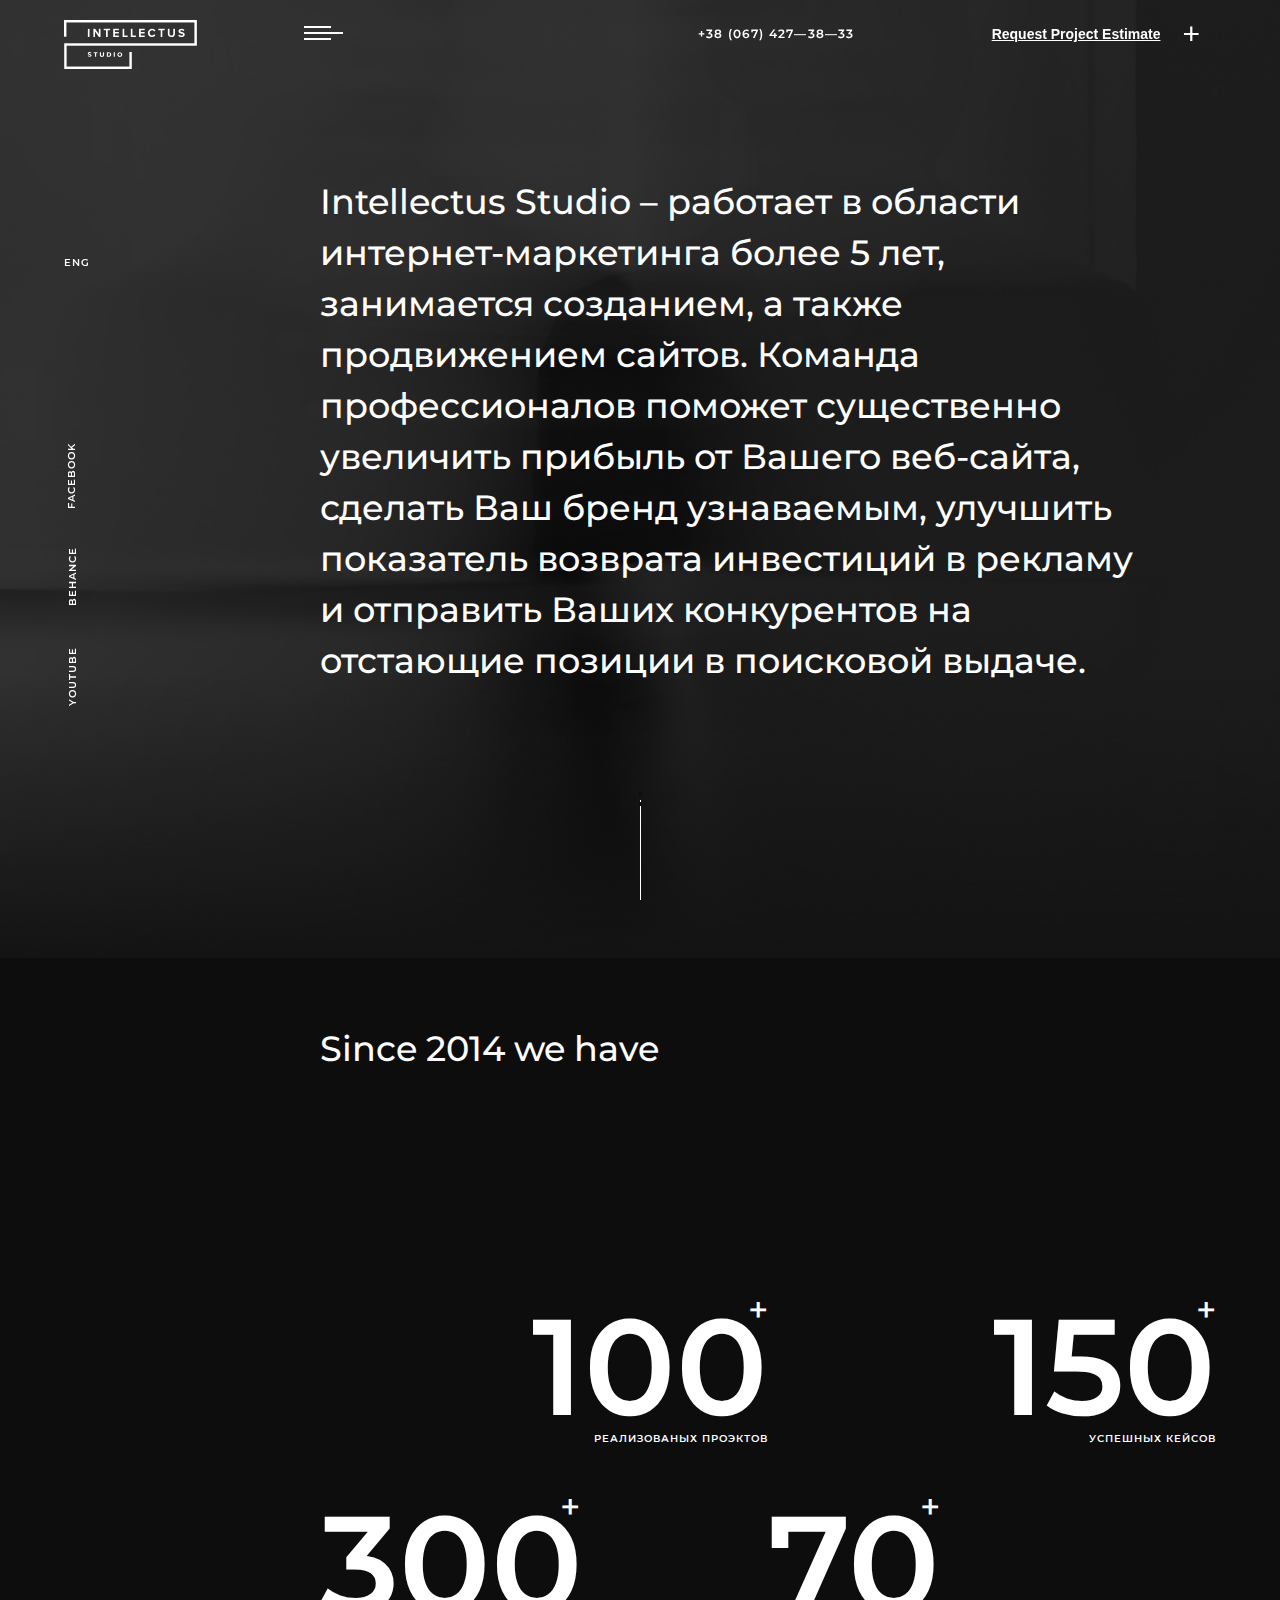
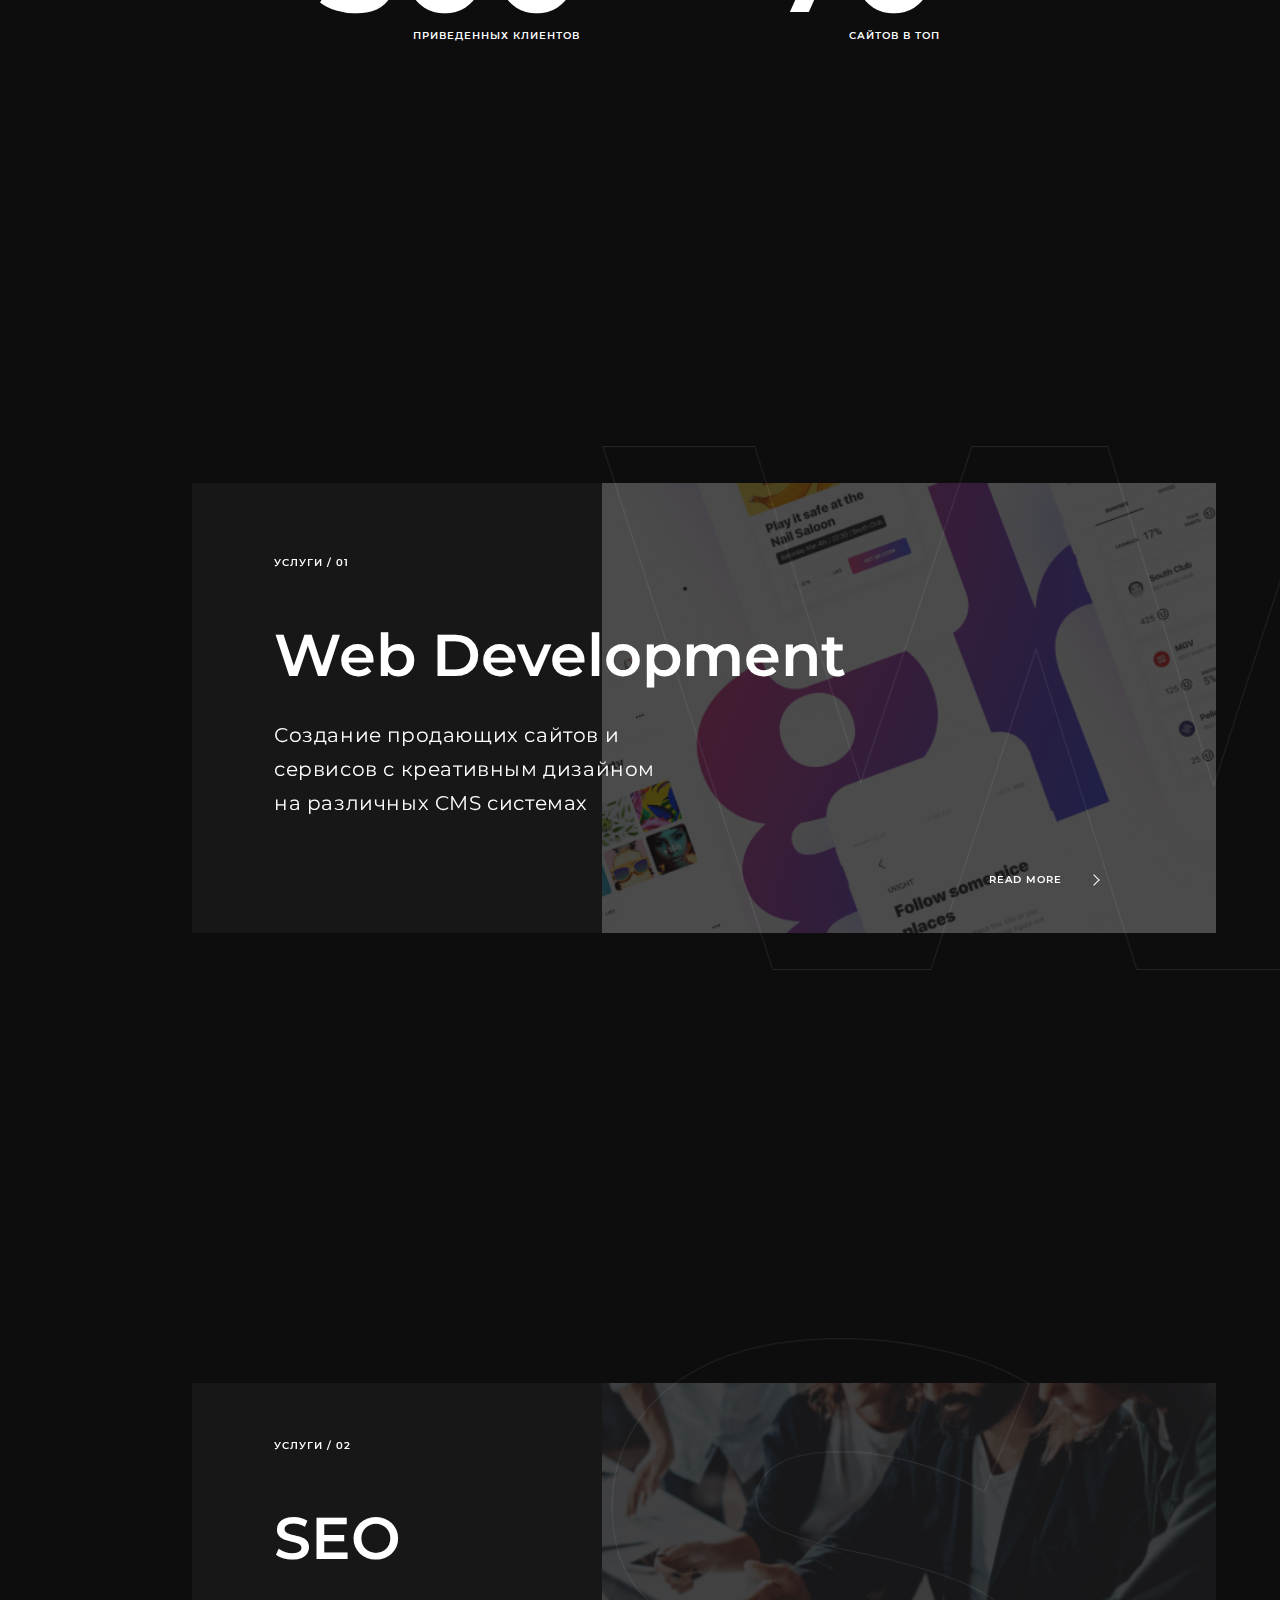
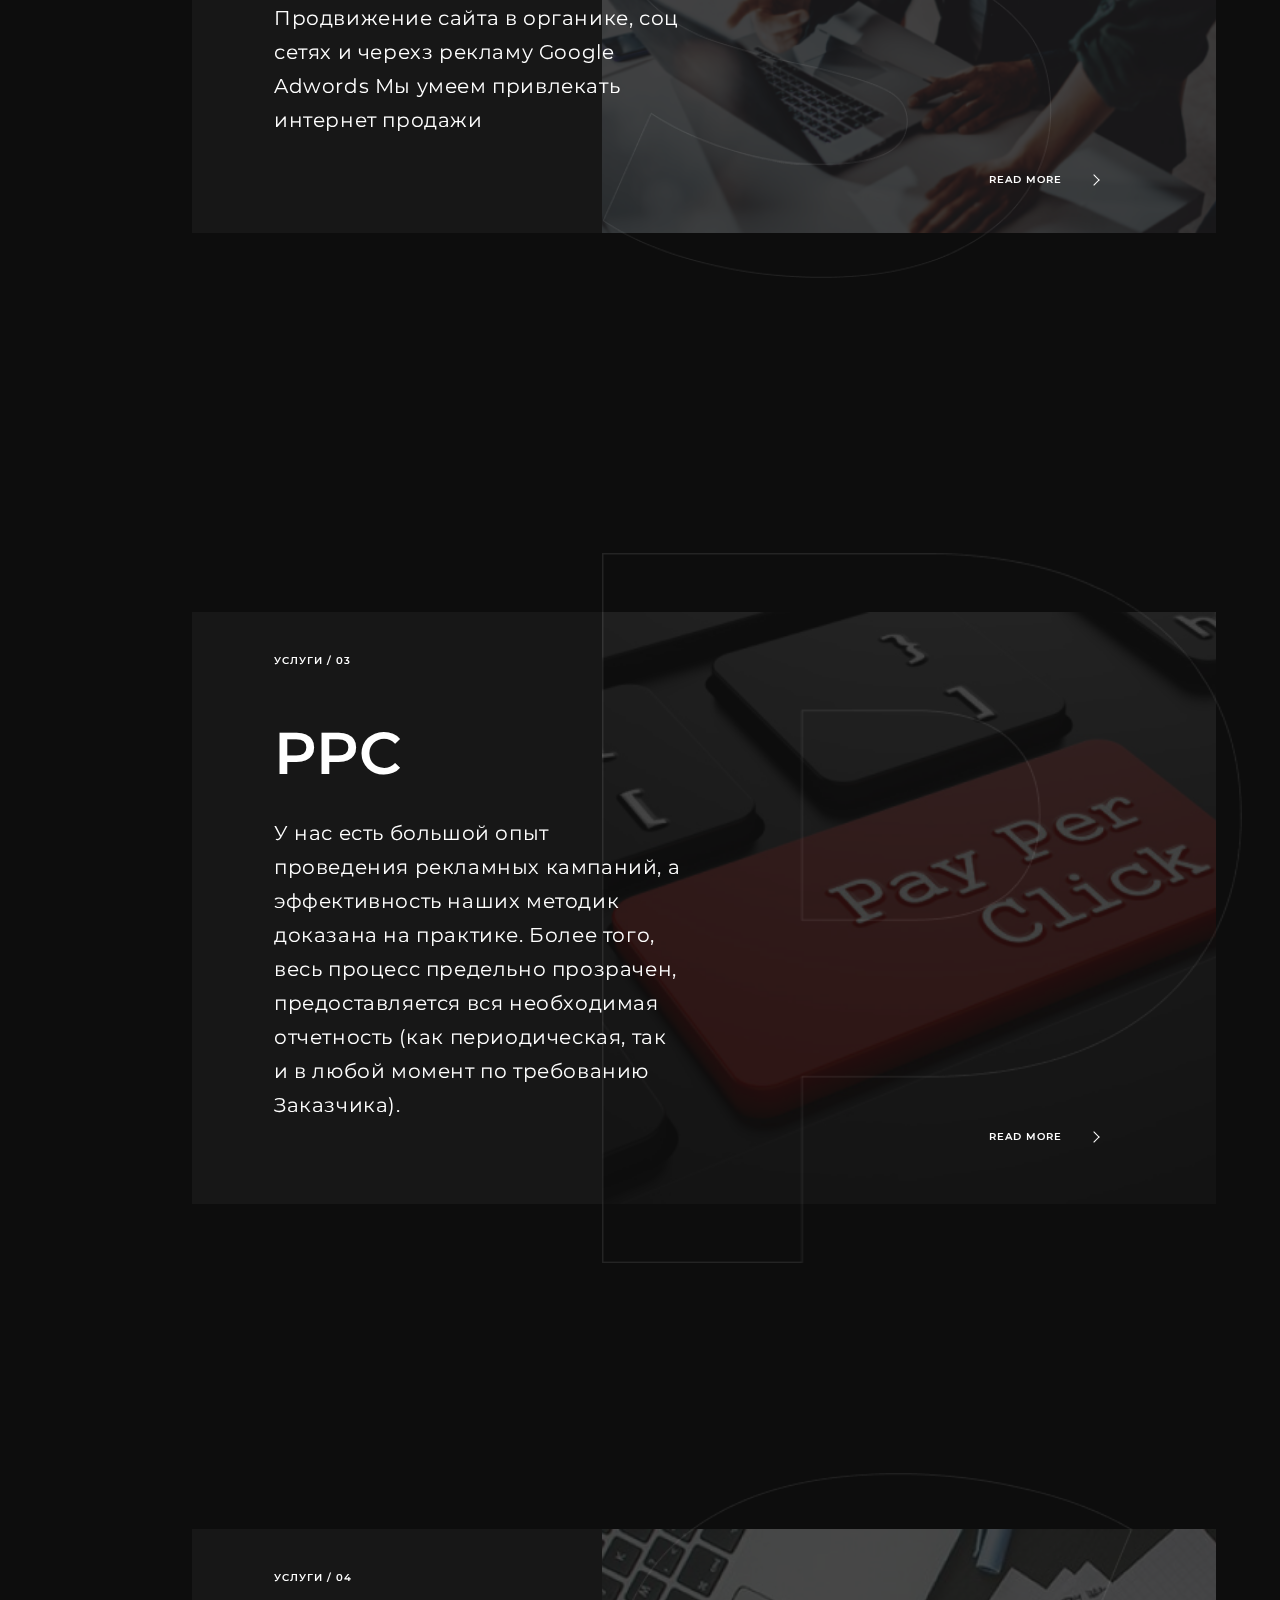
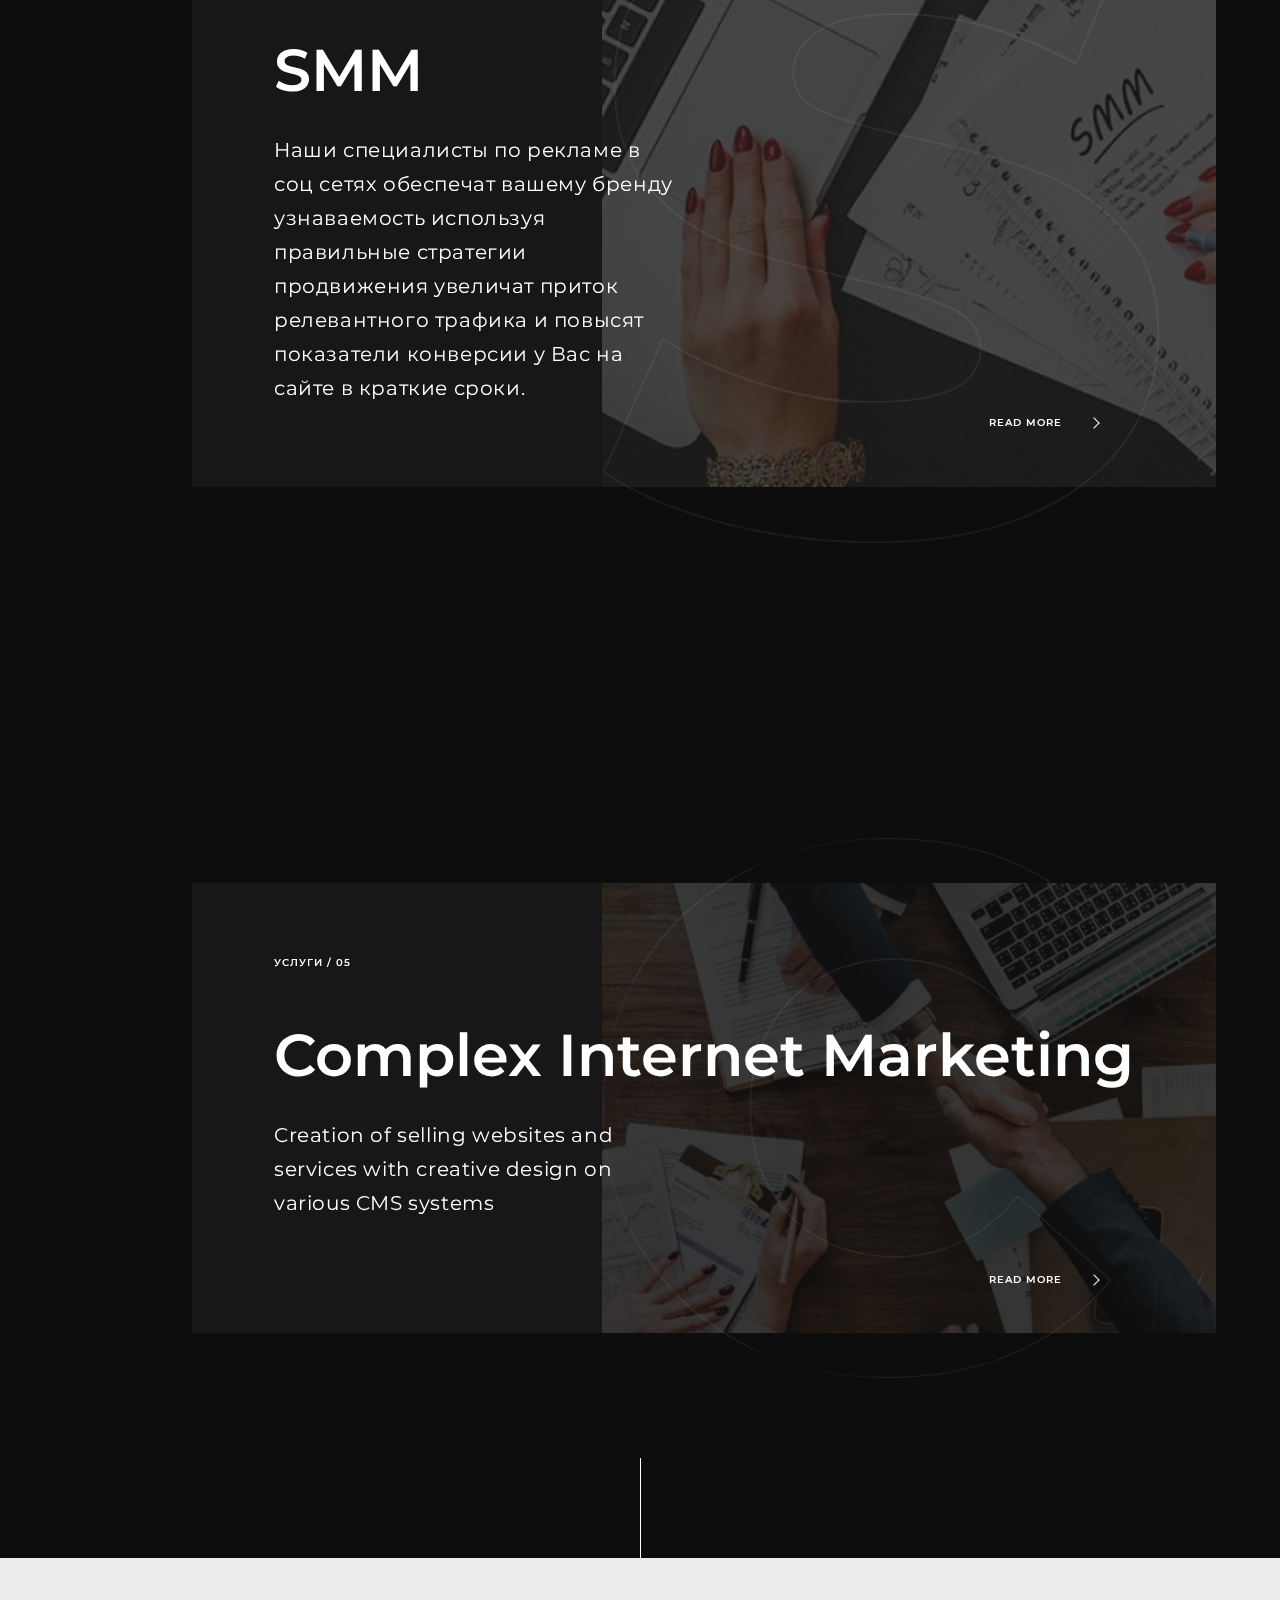
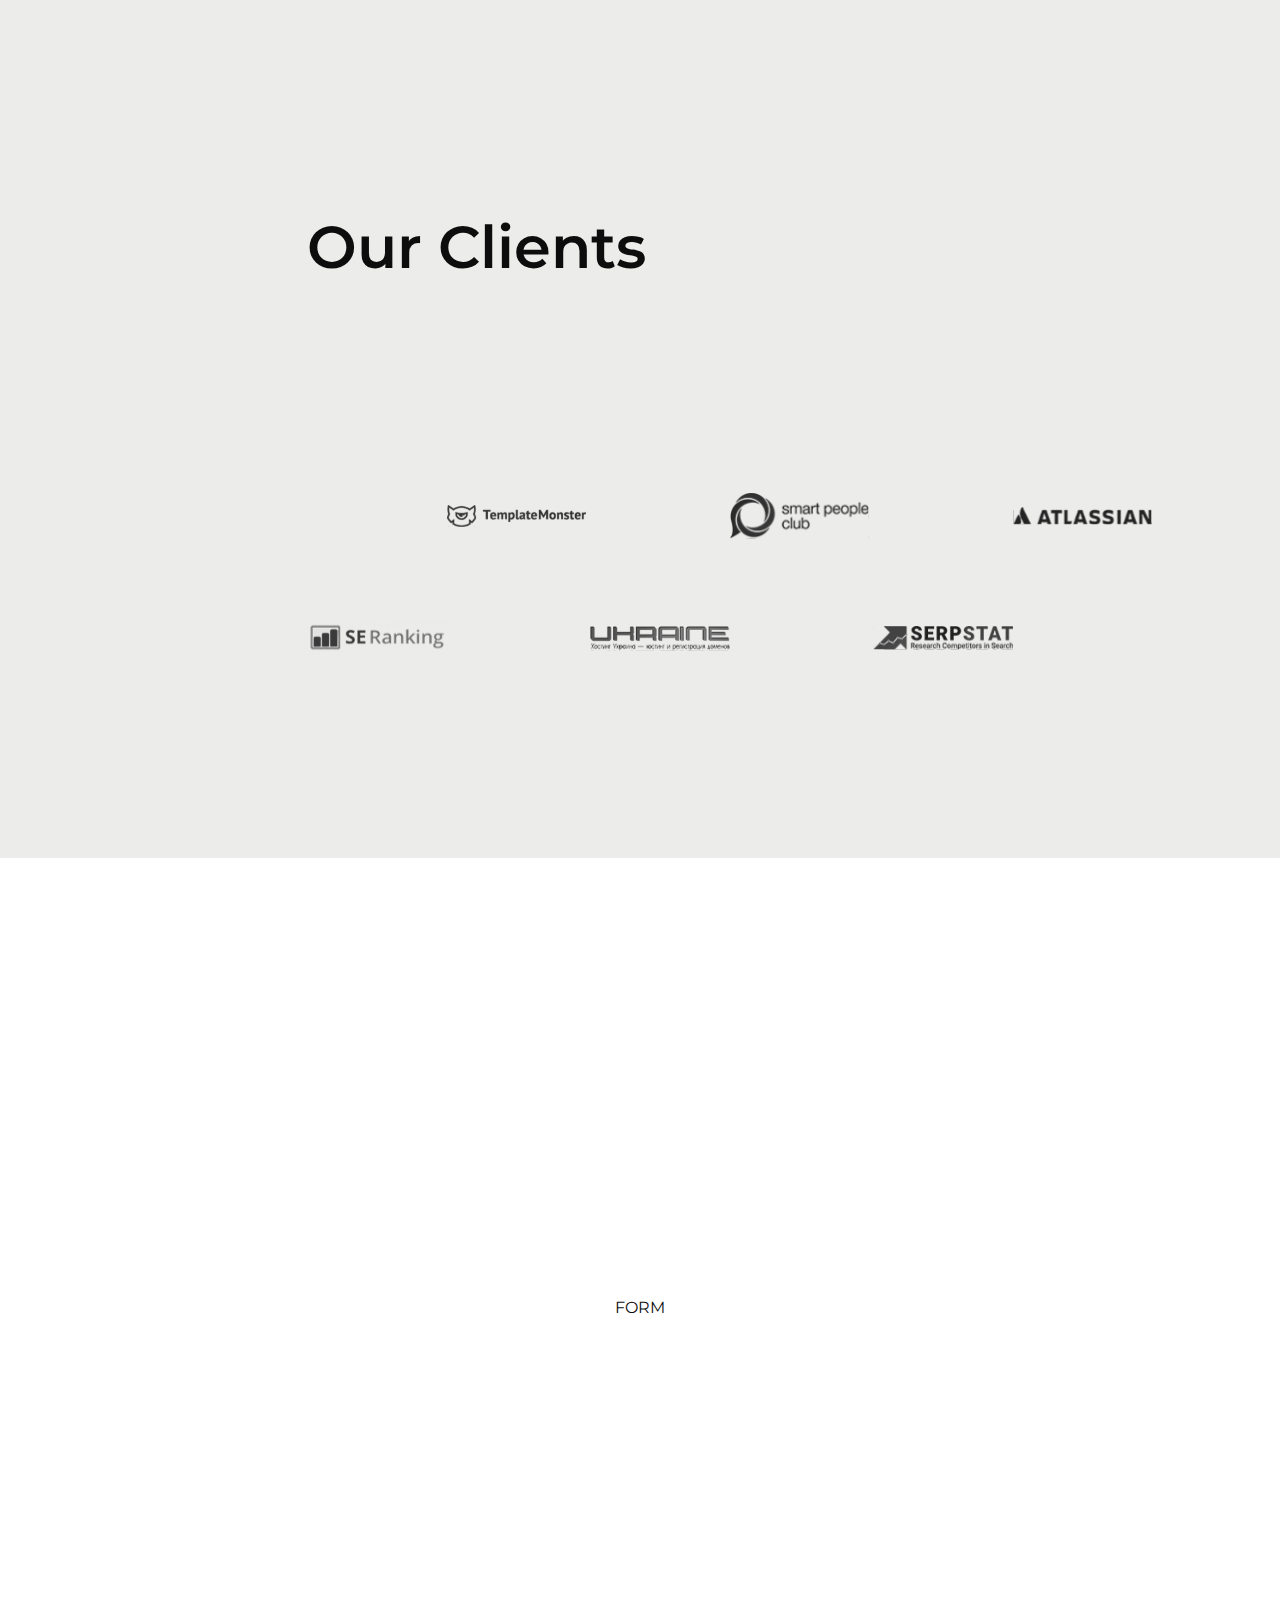
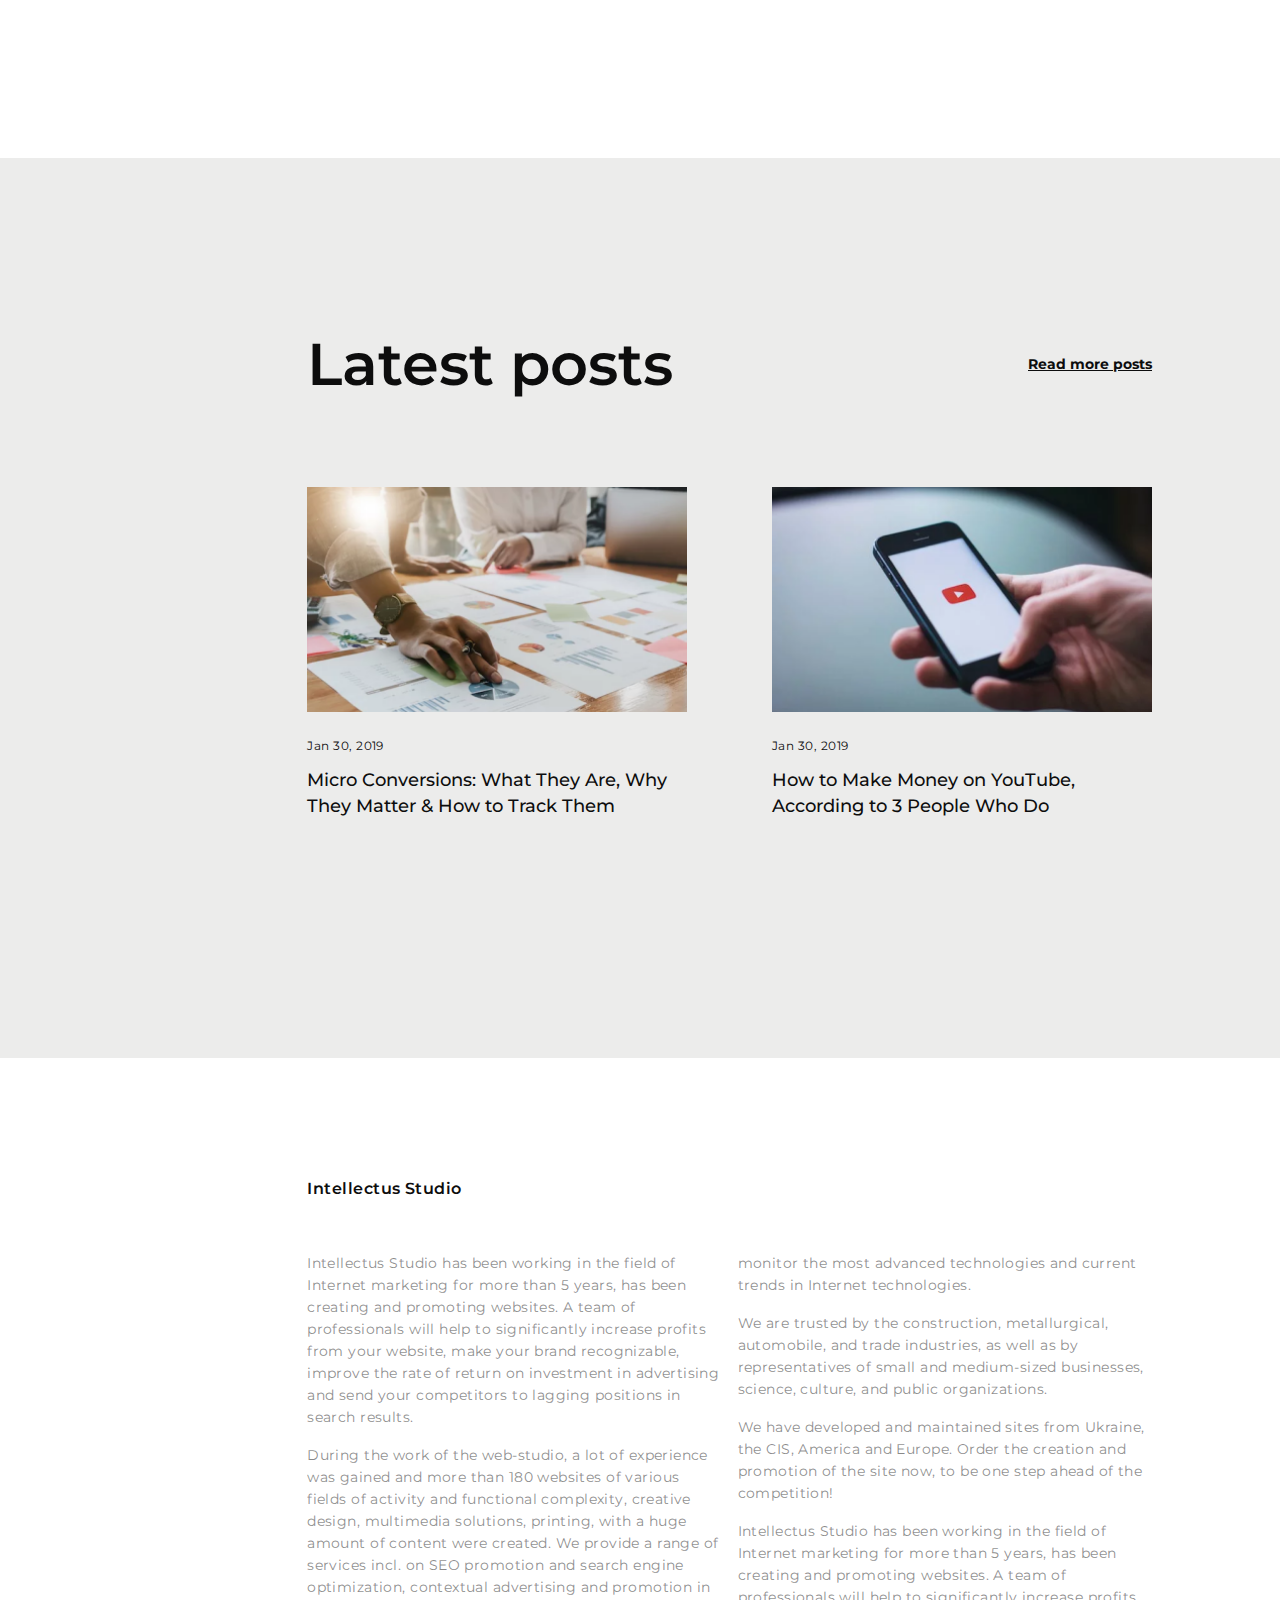
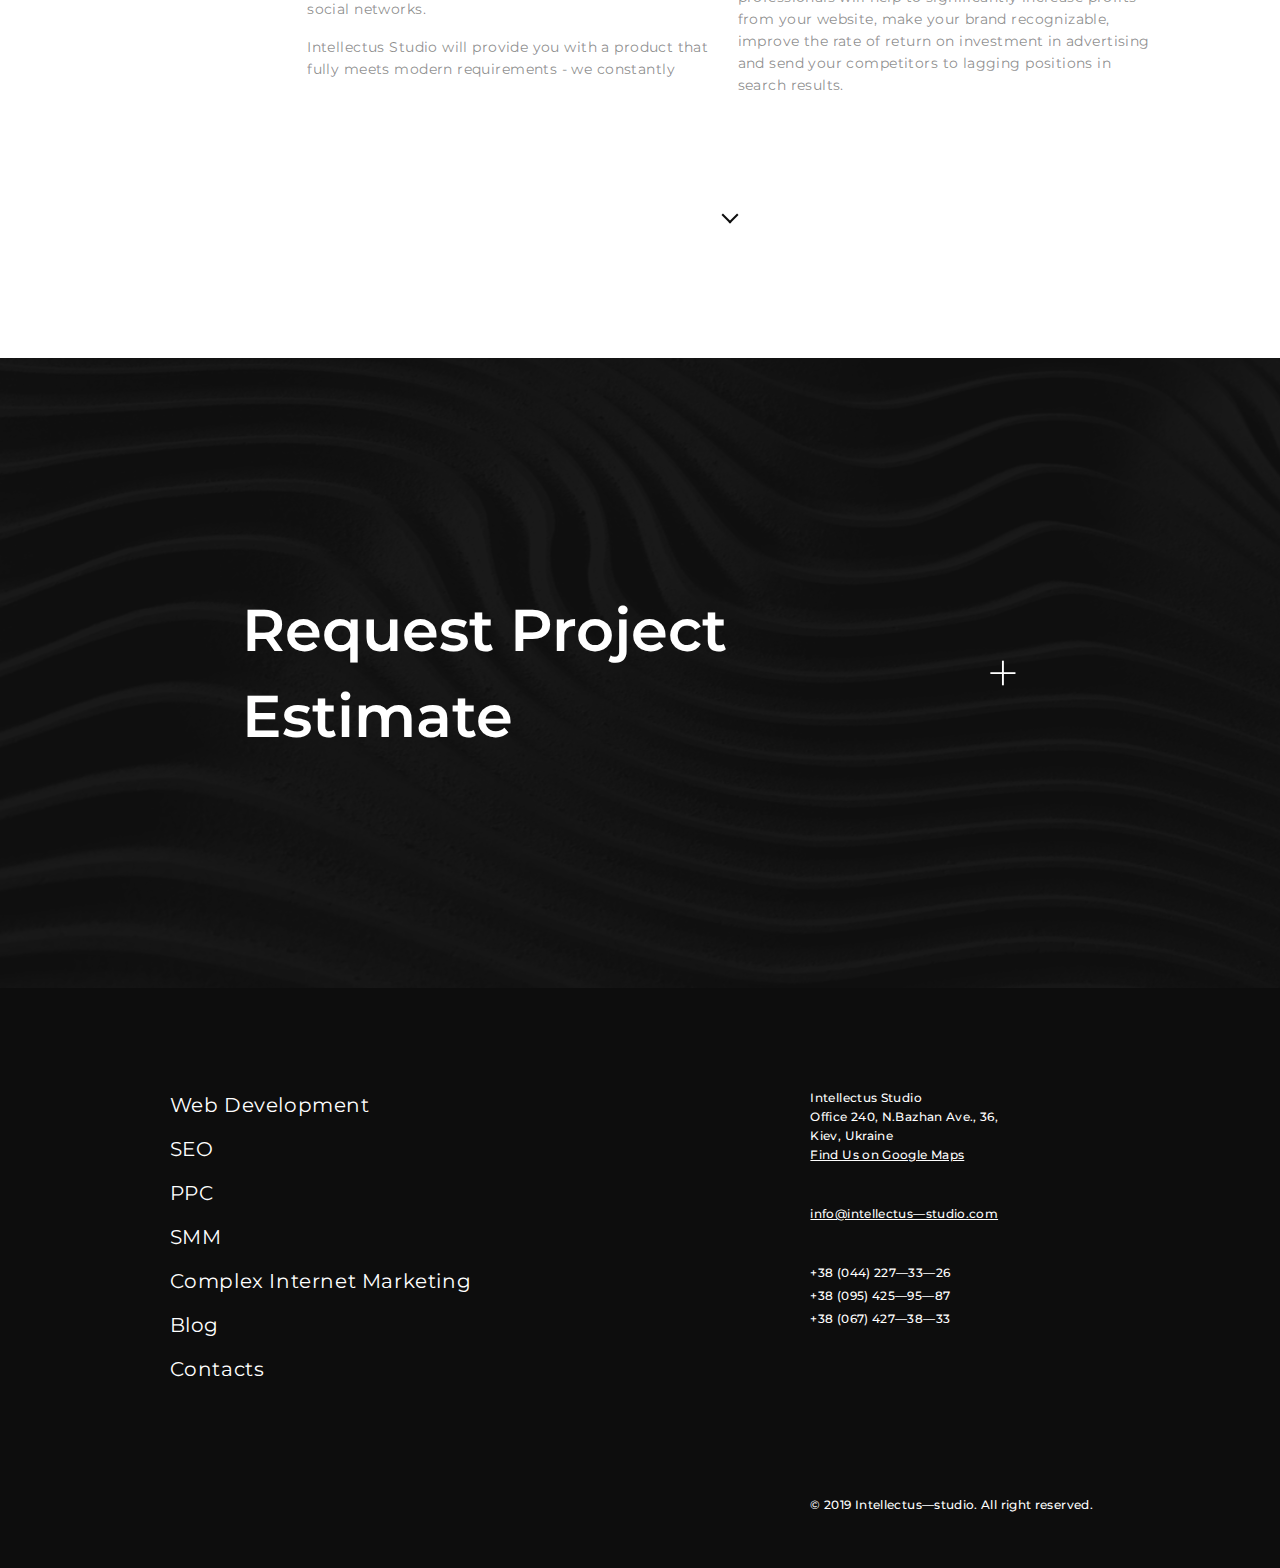
==== index_front.html @ 00317098 "5.1" ====
<!doctype html>
<html lang="en">
<head>
    <meta charset="UTF-8">
    <meta name="viewport"
          content="width=device-width, user-scalable=no, initial-scale=1.0, maximum-scale=1.0, minimum-scale=1.0">
    <meta http-equiv="X-UA-Compatible" content="ie=edge">
    <link rel="stylesheet" href="css/main.css">
    <title>Document</title>
</head>
<body>

<div class="request_pop">
    <div class="request_header_fix">
        <div class="header-wrapper">
            <div class="header-wrapper_left">
                <div class="main-logo">
                    <a href="#!">
                        <svg xmlns="http://www.w3.org/2000/svg" width="133" height="49" viewBox="0 0 133 49"
                             fill="none">
                            <path d="M23.8438 8.8613H25.5656V16.8966H23.8438V8.8613Z" fill="#0D0D0D"/>
                            <path d="M31.068 11.4897V16.8966H29.3462V8.8613H31.1055L34.8112 14.0805V8.8613H36.533V16.8966H34.886L31.068 11.4897Z"
                                  fill="#0D0D0D"/>
                            <path d="M42.0354 10.3632H39.6773V8.8613H46.078V10.3632H43.7573V16.8966H42.0354V10.3632Z"
                                  fill="#0D0D0D"/>
                            <path d="M49.1848 8.8613H54.8744V10.3257H50.9067V12.0904H54.7995V13.5548H50.9067V15.4322H54.8744V16.8966H49.1848V8.8613Z"
                                  fill="#0D0D0D"/>
                            <path d="M58.5427 8.8613H60.2645V15.3946H63.6708V16.8966H58.5801V8.8613H58.5427Z"
                                  fill="#0D0D0D"/>
                            <path d="M66.7776 8.8613H68.4994V15.3946H71.9057V16.8966H66.815V8.8613H66.7776Z"
                                  fill="#0D0D0D"/>
                            <path d="M75.0499 8.8613H80.7395V10.3257H76.7717V12.0904H80.6646V13.5548H76.7717V15.4322H80.7395V16.8966H75.0499V8.8613Z"
                                  fill="#0D0D0D"/>
                            <path d="M83.8837 12.8789C83.8837 10.4008 85.7553 8.71111 88.076 8.71111C89.9102 8.71111 90.9208 9.68736 91.4823 10.6636L90.0224 11.377C89.6856 10.7387 88.9744 10.213 88.076 10.213C86.6911 10.213 85.643 11.3395 85.643 12.8414C85.643 14.3433 86.6911 15.4697 88.076 15.4697C88.9744 15.4697 89.6856 14.9816 90.0224 14.3057L91.4823 15.0192C90.9208 16.0329 89.9102 17.0092 88.076 17.0092C85.7178 17.0467 83.8837 15.3571 83.8837 12.8789Z"
                                  fill="#0D0D0D"/>
                            <path d="M96.6478 10.3632H94.2896V8.8613H100.69V10.3632H98.3696V16.8966H96.6478V10.3632Z"
                                  fill="#0D0D0D"/>
                            <path d="M103.835 8.8613H105.556V13.6299C105.556 14.7563 106.155 15.5073 107.428 15.5073C108.663 15.5073 109.262 14.7188 109.262 13.6299V8.8613H110.984V13.6674C110.984 15.6575 109.861 17.0467 107.428 17.0467C104.995 17.0467 103.835 15.6575 103.835 13.705V8.8613Z"
                                  fill="#0D0D0D"/>
                            <path d="M115.101 14.4559C115.663 15.0567 116.561 15.5448 117.647 15.5448C118.583 15.5448 119.032 15.0943 119.032 14.6437C119.032 14.0429 118.321 13.8176 117.422 13.6299C116.112 13.3295 114.428 12.954 114.428 11.1893C114.428 9.83755 115.588 8.74866 117.46 8.74866C118.732 8.74866 119.78 9.12414 120.566 9.8751L119.631 11.1142C118.994 10.5134 118.133 10.2506 117.347 10.2506C116.561 10.2506 116.187 10.5885 116.187 11.0766C116.187 11.6023 116.861 11.79 117.797 12.0153C119.107 12.3157 120.791 12.7287 120.791 14.4935C120.791 15.9579 119.743 17.0843 117.572 17.0843C116.037 17.0843 114.914 16.5586 114.166 15.8077L115.101 14.4559Z"
                                  fill="#0D0D0D"/>
                            <path d="M24.2555 35.295C24.5924 35.6329 25.079 35.8958 25.7154 35.8958C26.1271 35.8958 26.3891 35.708 26.3891 35.4828C26.3891 35.2199 26.0897 35.1073 25.6031 34.9946C24.8544 34.8444 23.7689 34.6567 23.7689 33.5678C23.7689 32.7793 24.4427 32.1034 25.6031 32.1034C26.3517 32.1034 26.988 32.3287 27.4746 32.7418L26.8383 33.6054C26.464 33.2674 25.9399 33.1172 25.5282 33.1172C25.1164 33.1172 24.9667 33.2674 24.9667 33.4927C24.9667 33.718 25.2662 33.8307 25.7528 33.9057C26.5014 34.0559 27.5495 34.2812 27.5495 35.3326C27.5495 36.2713 26.8757 36.872 25.6405 36.872C24.7047 36.872 24.0684 36.5716 23.5818 36.1211L24.2555 35.295Z"
                                  fill="#0D0D0D"/>
                            <path d="M30.9932 33.2299H29.7205V32.1785H33.5011V33.2299H32.191V36.7969H30.9932V33.2299Z"
                                  fill="#0D0D0D"/>
                            <path d="M35.8218 32.2161H37.0196V34.9195C37.0196 35.4828 37.3191 35.8582 37.9554 35.8582C38.5917 35.8582 38.8912 35.4452 38.8912 34.9195V32.2161H40.089V34.9571C40.089 36.1211 39.4152 36.9096 37.9554 36.9096C36.4582 36.9096 35.8218 36.0835 35.8218 34.9571V32.2161Z"
                                  fill="#0D0D0D"/>
                            <path d="M42.7841 32.2161H44.7305C46.1903 32.2161 47.2384 33.0797 47.2384 34.5065C47.2384 35.9333 46.1903 36.8345 44.7679 36.8345H42.8215V32.2161H42.7841ZM44.7305 35.7831C45.554 35.7831 46.0032 35.1824 46.0032 34.5065C46.0032 33.7931 45.5914 33.2299 44.7305 33.2299H43.9819V35.7831H44.7305Z"
                                  fill="#0D0D0D"/>
                            <path d="M49.7089 32.2161H50.9067V36.8345H49.7089V32.2161Z" fill="#0D0D0D"/>
                            <path d="M55.8102 32.141C57.2326 32.141 58.2806 33.1172 58.2806 34.5441C58.2806 35.9709 57.2326 36.9471 55.8102 36.9471C54.3878 36.9471 53.3397 35.9709 53.3397 34.5441C53.3397 33.1172 54.4252 32.141 55.8102 32.141ZM55.8102 33.1923C55.0241 33.1923 54.5375 33.7931 54.5375 34.5441C54.5375 35.295 55.0241 35.8958 55.8102 35.8958C56.5588 35.8958 57.0454 35.295 57.0454 34.5441C57.0828 33.7556 56.5962 33.1923 55.8102 33.1923Z"
                                  fill="#0D0D0D"/>
                            <path d="M67.8256 49H0.187157V23.2421H130.373V2.47816H2.47047V16.7464H0V0H132.881V25.7203H2.65763V46.5218H65.3552V32.1034H67.8256V49Z"
                                  fill="#0D0D0D"/>
                        </svg>
                    </a>
                </div>
                <div class="btn-box">
                    <button id="btn2">
                        <span></span>
                        <span></span>
                        <span></span>
                    </button>
                </div>
            </div>
            <div class="header-wrapper_right">
                <div class="tel">
                    <a href="tel:+380674273833">+38 (067) 427—38—33</a>
                </div>
                <div class="request">
                    <button id="requestHide">
                        <span>Request Project Estimate</span>
                        <span>+</span>
                    </button>
                </div>
            </div>
            <div class="left_wrapper">
                <div class="leng_wrapper">
                    <ul class="leng-link">
                        <li><a href="#"><span>ENG</span></a></li>
                        <li><a href="#" class="hide"><span>RU</span></a></li>
                    </ul>
                </div>
                <div class="social_wrapper">
                    <ul class="social-link">
                        <li><a href="#"><span>FACEBOOK</span></a></li>
                        <li><a href="#"><span>BEHANCE</span></a></li>
                        <li><a href="#"><span>YOUTUBE</span></a></li>
                    </ul>
                </div>
            </div>
        </div>
    </div>
    <div class="form-box">
        <!--TODO МЕСТО ДЛЯ ФОРМЫ !!! -->
        FORM
    </div>
    <div class="footer-box">
        <div class="footer-wrapper">
            <div class="footer-list-block">
                <ul>
                    <li><a href="#"><span>Web Development</span></a></li>
                    <li><a href="#"><span>SEO</span></a></li>
                    <li><a href="#"><span>PPC</span></a></li>
                    <li><a href="#"><span>SMM</span></a></li>
                    <li><a href="#"><span>Complex Internet Marketing</span></a></li>
                    <li><a href="#"><span>Blog</span></a></li>
                    <li><a href="#"><span>Contacts</span></a></li>
                </ul>
            </div>
            <div class="footer-address-block">
                <div class="address_content">
                    <p>
                        Intellectus Studio <br>
                        Office 240, N.Bazhan Ave., 36, <br>
                        Kiev, Ukraine
                        <a href="#">Find Us on Google Maps</a>
                    </p>
                    <a class="mail" href="mailto:info@intellectus—studio.com">info@intellectus—studio.com</a>
                    <div class="phone-block">
                        <a href="tel:+380442273326">+38 (044) 227—33—26</a>
                        <a href="tel:+380954259587">+38 (095) 425—95—87</a>
                        <a href="tel:+380674273833">+38 (067) 427—38—33</a>
                    </div>
                </div>
                <div class="copi">© 2019 Intellectus—studio. All right reserved.</div>
            </div>
        </div>
    </div>
</div>

<header>
    <div class="header-wrapper">
        <div class="header-wrapper_left">
            <div class="main-logo">
                <a href="#!">
                    <svg xmlns="http://www.w3.org/2000/svg" width="133" height="49" viewBox="0 0 133 49" fill="none">
                        <path d="M23.8438 8.8613H25.5656V16.8966H23.8438V8.8613Z" fill="white"/>
                        <path d="M31.068 11.4897V16.8966H29.3462V8.8613H31.1055L34.8112 14.0805V8.8613H36.533V16.8966H34.886L31.068 11.4897Z"
                              fill="white"/>
                        <path d="M42.0354 10.3632H39.6773V8.8613H46.078V10.3632H43.7573V16.8966H42.0354V10.3632Z"
                              fill="white"/>
                        <path d="M49.1848 8.8613H54.8744V10.3257H50.9067V12.0904H54.7995V13.5548H50.9067V15.4322H54.8744V16.8966H49.1848V8.8613Z"
                              fill="white"/>
                        <path d="M58.5427 8.8613H60.2645V15.3946H63.6708V16.8966H58.5801V8.8613H58.5427Z" fill="white"/>
                        <path d="M66.7776 8.8613H68.4994V15.3946H71.9057V16.8966H66.815V8.8613H66.7776Z" fill="white"/>
                        <path d="M75.0499 8.8613H80.7395V10.3257H76.7717V12.0904H80.6646V13.5548H76.7717V15.4322H80.7395V16.8966H75.0499V8.8613Z"
                              fill="white"/>
                        <path d="M83.8837 12.8789C83.8837 10.4008 85.7553 8.71111 88.076 8.71111C89.9102 8.71111 90.9208 9.68736 91.4823 10.6636L90.0224 11.377C89.6856 10.7387 88.9744 10.213 88.076 10.213C86.6911 10.213 85.643 11.3395 85.643 12.8414C85.643 14.3433 86.6911 15.4697 88.076 15.4697C88.9744 15.4697 89.6856 14.9816 90.0224 14.3057L91.4823 15.0192C90.9208 16.0329 89.9102 17.0092 88.076 17.0092C85.7178 17.0467 83.8837 15.3571 83.8837 12.8789Z"
                              fill="white"/>
                        <path d="M96.6478 10.3632H94.2896V8.8613H100.69V10.3632H98.3696V16.8966H96.6478V10.3632Z"
                              fill="white"/>
                        <path d="M103.835 8.8613H105.556V13.6299C105.556 14.7563 106.155 15.5073 107.428 15.5073C108.663 15.5073 109.262 14.7188 109.262 13.6299V8.8613H110.984V13.6674C110.984 15.6575 109.861 17.0467 107.428 17.0467C104.995 17.0467 103.835 15.6575 103.835 13.705V8.8613Z"
                              fill="white"/>
                        <path d="M115.101 14.4559C115.663 15.0567 116.561 15.5448 117.647 15.5448C118.583 15.5448 119.032 15.0943 119.032 14.6437C119.032 14.0429 118.321 13.8176 117.422 13.6299C116.112 13.3295 114.428 12.954 114.428 11.1893C114.428 9.83755 115.588 8.74866 117.46 8.74866C118.732 8.74866 119.78 9.12414 120.566 9.8751L119.631 11.1142C118.994 10.5134 118.133 10.2506 117.347 10.2506C116.561 10.2506 116.187 10.5885 116.187 11.0766C116.187 11.6023 116.861 11.79 117.797 12.0153C119.107 12.3157 120.791 12.7287 120.791 14.4935C120.791 15.9579 119.743 17.0843 117.572 17.0843C116.037 17.0843 114.914 16.5586 114.166 15.8077L115.101 14.4559Z"
                              fill="white"/>
                        <path d="M24.2555 35.295C24.5924 35.6329 25.079 35.8958 25.7154 35.8958C26.1271 35.8958 26.3891 35.708 26.3891 35.4828C26.3891 35.2199 26.0897 35.1073 25.6031 34.9946C24.8544 34.8444 23.7689 34.6567 23.7689 33.5678C23.7689 32.7793 24.4427 32.1034 25.6031 32.1034C26.3517 32.1034 26.988 32.3287 27.4746 32.7418L26.8383 33.6054C26.464 33.2674 25.9399 33.1172 25.5282 33.1172C25.1164 33.1172 24.9667 33.2674 24.9667 33.4927C24.9667 33.718 25.2662 33.8307 25.7528 33.9057C26.5014 34.0559 27.5495 34.2812 27.5495 35.3326C27.5495 36.2713 26.8757 36.872 25.6405 36.872C24.7047 36.872 24.0684 36.5716 23.5818 36.1211L24.2555 35.295Z"
                              fill="white"/>
                        <path d="M30.9932 33.2299H29.7205V32.1785H33.5011V33.2299H32.191V36.7969H30.9932V33.2299Z"
                              fill="white"/>
                        <path d="M35.8218 32.2161H37.0196V34.9195C37.0196 35.4828 37.3191 35.8582 37.9554 35.8582C38.5917 35.8582 38.8912 35.4452 38.8912 34.9195V32.2161H40.089V34.9571C40.089 36.1211 39.4152 36.9096 37.9554 36.9096C36.4582 36.9096 35.8218 36.0835 35.8218 34.9571V32.2161Z"
                              fill="white"/>
                        <path d="M42.7841 32.2161H44.7305C46.1903 32.2161 47.2384 33.0797 47.2384 34.5065C47.2384 35.9333 46.1903 36.8345 44.7679 36.8345H42.8215V32.2161H42.7841ZM44.7305 35.7831C45.554 35.7831 46.0032 35.1824 46.0032 34.5065C46.0032 33.7931 45.5914 33.2299 44.7305 33.2299H43.9819V35.7831H44.7305Z"
                              fill="white"/>
                        <path d="M49.7089 32.2161H50.9067V36.8345H49.7089V32.2161Z" fill="white"/>
                        <path d="M55.8102 32.141C57.2326 32.141 58.2806 33.1172 58.2806 34.5441C58.2806 35.9709 57.2326 36.9471 55.8102 36.9471C54.3878 36.9471 53.3397 35.9709 53.3397 34.5441C53.3397 33.1172 54.4252 32.141 55.8102 32.141ZM55.8102 33.1923C55.0241 33.1923 54.5375 33.7931 54.5375 34.5441C54.5375 35.295 55.0241 35.8958 55.8102 35.8958C56.5588 35.8958 57.0454 35.295 57.0454 34.5441C57.0828 33.7556 56.5962 33.1923 55.8102 33.1923Z"
                              fill="white"/>
                        <path d="M67.8256 49H0.187157V23.2421H130.373V2.47816H2.47047V16.7464H0V0H132.881V25.7203H2.65763V46.5218H65.3552V32.1034H67.8256V49Z"
                              fill="white"/>
                    </svg>
                </a>
            </div>
            <div class="btn-box">
                <button id="btn">
                    <span></span>
                    <span></span>
                    <span></span>
                </button>
            </div>
        </div>
        <div class="header-wrapper_right">
            <div class="tel">
                <a href="tel:+380674273833">+38 (067) 427—38—33</a>
            </div>
            <div class="request">
                <button id="request">
                    <span>Request Project Estimate</span>
                    <span>+</span>
                </button>
            </div>
        </div>
        <div class="left_wrapper">
            <div class="leng_wrapper">
                <ul class="leng-link">
                    <li><a href="#"><span>ENG</span></a></li>
                    <li><a href="#" class="hide"><span>RU</span></a></li>
                </ul>
            </div>
            <div class="social_wrapper">
                <ul class="social-link">
                    <li><a href="#"><span>FACEBOOK</span></a></li>
                    <li><a href="#"><span>BEHANCE</span></a></li>
                    <li><a href="#"><span>YOUTUBE</span></a></li>
                </ul>
            </div>
        </div>
    </div>
</header>

<div class="menu_pop">
    <div class="header-wrapper">
        <div class="header-wrapper_left">
            <div class="main-logo">
                <a href="#!">
                    <svg xmlns="http://www.w3.org/2000/svg" width="133" height="49" viewBox="0 0 133 49" fill="none">
                        <path d="M23.8438 8.8613H25.5656V16.8966H23.8438V8.8613Z" fill="white"/>
                        <path d="M31.068 11.4897V16.8966H29.3462V8.8613H31.1055L34.8112 14.0805V8.8613H36.533V16.8966H34.886L31.068 11.4897Z"
                              fill="white"/>
                        <path d="M42.0354 10.3632H39.6773V8.8613H46.078V10.3632H43.7573V16.8966H42.0354V10.3632Z"
                              fill="white"/>
                        <path d="M49.1848 8.8613H54.8744V10.3257H50.9067V12.0904H54.7995V13.5548H50.9067V15.4322H54.8744V16.8966H49.1848V8.8613Z"
                              fill="white"/>
                        <path d="M58.5427 8.8613H60.2645V15.3946H63.6708V16.8966H58.5801V8.8613H58.5427Z" fill="white"/>
                        <path d="M66.7776 8.8613H68.4994V15.3946H71.9057V16.8966H66.815V8.8613H66.7776Z" fill="white"/>
                        <path d="M75.0499 8.8613H80.7395V10.3257H76.7717V12.0904H80.6646V13.5548H76.7717V15.4322H80.7395V16.8966H75.0499V8.8613Z"
                              fill="white"/>
                        <path d="M83.8837 12.8789C83.8837 10.4008 85.7553 8.71111 88.076 8.71111C89.9102 8.71111 90.9208 9.68736 91.4823 10.6636L90.0224 11.377C89.6856 10.7387 88.9744 10.213 88.076 10.213C86.6911 10.213 85.643 11.3395 85.643 12.8414C85.643 14.3433 86.6911 15.4697 88.076 15.4697C88.9744 15.4697 89.6856 14.9816 90.0224 14.3057L91.4823 15.0192C90.9208 16.0329 89.9102 17.0092 88.076 17.0092C85.7178 17.0467 83.8837 15.3571 83.8837 12.8789Z"
                              fill="white"/>
                        <path d="M96.6478 10.3632H94.2896V8.8613H100.69V10.3632H98.3696V16.8966H96.6478V10.3632Z"
                              fill="white"/>
                        <path d="M103.835 8.8613H105.556V13.6299C105.556 14.7563 106.155 15.5073 107.428 15.5073C108.663 15.5073 109.262 14.7188 109.262 13.6299V8.8613H110.984V13.6674C110.984 15.6575 109.861 17.0467 107.428 17.0467C104.995 17.0467 103.835 15.6575 103.835 13.705V8.8613Z"
                              fill="white"/>
                        <path d="M115.101 14.4559C115.663 15.0567 116.561 15.5448 117.647 15.5448C118.583 15.5448 119.032 15.0943 119.032 14.6437C119.032 14.0429 118.321 13.8176 117.422 13.6299C116.112 13.3295 114.428 12.954 114.428 11.1893C114.428 9.83755 115.588 8.74866 117.46 8.74866C118.732 8.74866 119.78 9.12414 120.566 9.8751L119.631 11.1142C118.994 10.5134 118.133 10.2506 117.347 10.2506C116.561 10.2506 116.187 10.5885 116.187 11.0766C116.187 11.6023 116.861 11.79 117.797 12.0153C119.107 12.3157 120.791 12.7287 120.791 14.4935C120.791 15.9579 119.743 17.0843 117.572 17.0843C116.037 17.0843 114.914 16.5586 114.166 15.8077L115.101 14.4559Z"
                              fill="white"/>
                        <path d="M24.2555 35.295C24.5924 35.6329 25.079 35.8958 25.7154 35.8958C26.1271 35.8958 26.3891 35.708 26.3891 35.4828C26.3891 35.2199 26.0897 35.1073 25.6031 34.9946C24.8544 34.8444 23.7689 34.6567 23.7689 33.5678C23.7689 32.7793 24.4427 32.1034 25.6031 32.1034C26.3517 32.1034 26.988 32.3287 27.4746 32.7418L26.8383 33.6054C26.464 33.2674 25.9399 33.1172 25.5282 33.1172C25.1164 33.1172 24.9667 33.2674 24.9667 33.4927C24.9667 33.718 25.2662 33.8307 25.7528 33.9057C26.5014 34.0559 27.5495 34.2812 27.5495 35.3326C27.5495 36.2713 26.8757 36.872 25.6405 36.872C24.7047 36.872 24.0684 36.5716 23.5818 36.1211L24.2555 35.295Z"
                              fill="white"/>
                        <path d="M30.9932 33.2299H29.7205V32.1785H33.5011V33.2299H32.191V36.7969H30.9932V33.2299Z"
                              fill="white"/>
                        <path d="M35.8218 32.2161H37.0196V34.9195C37.0196 35.4828 37.3191 35.8582 37.9554 35.8582C38.5917 35.8582 38.8912 35.4452 38.8912 34.9195V32.2161H40.089V34.9571C40.089 36.1211 39.4152 36.9096 37.9554 36.9096C36.4582 36.9096 35.8218 36.0835 35.8218 34.9571V32.2161Z"
                              fill="white"/>
                        <path d="M42.7841 32.2161H44.7305C46.1903 32.2161 47.2384 33.0797 47.2384 34.5065C47.2384 35.9333 46.1903 36.8345 44.7679 36.8345H42.8215V32.2161H42.7841ZM44.7305 35.7831C45.554 35.7831 46.0032 35.1824 46.0032 34.5065C46.0032 33.7931 45.5914 33.2299 44.7305 33.2299H43.9819V35.7831H44.7305Z"
                              fill="white"/>
                        <path d="M49.7089 32.2161H50.9067V36.8345H49.7089V32.2161Z" fill="white"/>
                        <path d="M55.8102 32.141C57.2326 32.141 58.2806 33.1172 58.2806 34.5441C58.2806 35.9709 57.2326 36.9471 55.8102 36.9471C54.3878 36.9471 53.3397 35.9709 53.3397 34.5441C53.3397 33.1172 54.4252 32.141 55.8102 32.141ZM55.8102 33.1923C55.0241 33.1923 54.5375 33.7931 54.5375 34.5441C54.5375 35.295 55.0241 35.8958 55.8102 35.8958C56.5588 35.8958 57.0454 35.295 57.0454 34.5441C57.0828 33.7556 56.5962 33.1923 55.8102 33.1923Z"
                              fill="white"/>
                        <path d="M67.8256 49H0.187157V23.2421H130.373V2.47816H2.47047V16.7464H0V0H132.881V25.7203H2.65763V46.5218H65.3552V32.1034H67.8256V49Z"
                              fill="white"/>
                    </svg>
                </a>
            </div>
            <div class="btn-box">
                <button id="btnHide">
                    <span></span>
                    <span></span>
                </button>
            </div>
        </div>
        <div class="header-wrapper_right">
            <div class="tel">
                <a href="tel:+380674273833">+38 (067) 427—38—33</a>
            </div>
            <div class="request">
                <button id="request2">
                    <span>Request Project Estimate</span>
                    <span>+</span>
                </button>
            </div>
        </div>
        <div class="left_wrapper">
            <div class="leng_wrapper">
                <ul class="leng-link">
                    <li><a href="#"><span>ENG</span></a></li>
                    <li><a href="#" class="hide"><span>RU</span></a></li>
                </ul>
            </div>
            <div class="social_wrapper">
                <ul class="social-link">
                    <li><a href="#"><span>FACEBOOK</span></a></li>
                    <li><a href="#"><span>BEHANCE</span></a></li>
                    <li><a href="#"><span>YOUTUBE</span></a></li>
                </ul>
            </div>
        </div>
        <div class="menu_pop_bg_logo">
            <svg xmlns="http://www.w3.org/2000/svg" width="1360" height="117" viewBox="0 0 1360 117" fill="none">
                <path d="M0 2.09866H24.1544V114.377H0V2.09866Z" fill="#B1B1B1" fill-opacity="0.02"/>
                <path d="M101.344 38.8251V114.377H77.1892V2.09866H101.869L153.853 75.0269V2.09866H178.008V114.377H154.903L101.344 38.8251Z"
                      fill="#B1B1B1" fill-opacity="0.02"/>
                <path d="M255.197 23.0852H222.116V2.09866H311.907V23.0852H279.351V114.377H255.197V23.0852Z"
                      fill="#B1B1B1" fill-opacity="0.02"/>
                <path d="M355.49 2.09866H435.305V22.5605H379.645V47.2197H434.255V67.6816H379.645V93.9148H435.305V114.377H355.49V2.09866Z"
                      fill="#B1B1B1" fill-opacity="0.02"/>
                <path d="M486.764 2.09866H510.919V93.3901H558.703V114.377H487.29V2.09866H486.764Z" fill="#B1B1B1"
                      fill-opacity="0.02"/>
                <path d="M602.286 2.09866H626.44V93.3901H674.224V114.377H602.811V2.09866H602.286Z" fill="#B1B1B1"
                      fill-opacity="0.02"/>
                <path d="M718.332 2.09866H798.147V22.5605H742.486V47.2197H797.096V67.6816H742.486V93.9148H798.147V114.377H718.332V2.09866Z"
                      fill="#B1B1B1" fill-opacity="0.02"/>
                <path d="M842.255 58.2377C842.255 23.6099 868.51 0 901.066 0C926.795 0 940.973 13.6413 948.849 27.2825L928.371 37.2511C923.645 28.3318 913.668 20.9866 901.066 20.9866C881.637 20.9866 866.934 36.7265 866.934 57.713C866.934 78.6996 881.637 94.4395 901.066 94.4395C913.668 94.4395 923.645 87.6188 928.371 78.1749L948.849 88.1435C940.973 102.309 926.795 115.951 901.066 115.951C867.984 116.475 842.255 92.8655 842.255 58.2377Z"
                      fill="#B1B1B1" fill-opacity="0.02"/>
                <path d="M1021.31 23.0852H988.232V2.09866H1078.02V23.0852H1045.47V114.377H1021.31V23.0852Z"
                      fill="#B1B1B1" fill-opacity="0.02"/>
                <path d="M1122.13 2.09866H1146.29V68.7309C1146.29 84.4709 1154.69 94.9641 1172.54 94.9641C1189.87 94.9641 1198.27 83.9462 1198.27 68.7309V2.09866H1222.42V69.2556C1222.42 97.0628 1206.67 116.475 1172.54 116.475C1138.41 116.475 1122.13 97.0628 1122.13 69.7803V2.09866Z"
                      fill="#B1B1B1" fill-opacity="0.02"/>
                <path d="M1280.19 80.2735C1288.06 88.6682 1300.66 95.4888 1315.89 95.4888C1329.02 95.4888 1335.32 89.1928 1335.32 82.8969C1335.32 74.5022 1325.34 71.3543 1312.74 68.7309C1294.36 64.5336 1270.73 59.287 1270.73 34.6278C1270.73 15.7399 1287.01 0.524666 1313.27 0.524666C1331.12 0.524666 1345.82 5.7713 1356.85 16.2646L1343.72 33.5785C1334.8 25.1839 1322.72 21.5112 1311.69 21.5112C1300.66 21.5112 1295.41 26.2332 1295.41 33.0538C1295.41 40.3991 1304.86 43.0224 1317.99 46.1704C1336.37 50.3677 1360 56.139 1360 80.7982C1360 101.26 1345.3 117 1314.84 117C1293.31 117 1277.56 109.655 1267.06 99.1614L1280.19 80.2735Z"
                      fill="#B1B1B1" fill-opacity="0.02"/>
            </svg>
        </div>
    </div>
    <div class="menu_pop_wrapper">
        <div class="menu_box">
            <ul>
                <li><a href="#"><span>Web Development</span></a></li>
                <li><a href="#"><span>SEO</span></a></li>
                <li><a href="#"><span>PPC</span></a></li>
                <li><a href="#"><span>SMM</span></a></li>
                <li><a href="#"><span>Complex Internet Marketing</span></a></li>
                <li><a href="#"><span>Blog</span></a></li>
                <li><a href="#"><span>Contacts</span></a></li>
            </ul>
        </div>
    </div>
</div>


<div id="main">

    <section class="front_01">
        <div class="description">
            <p>
                Intellectus Studio – работает в области интернет-маркетинга более 5 лет, занимается созданием, а также продвижением сайтов. Команда профессионалов поможет существенно увеличить прибыль от Вашего веб-сайта, сделать Ваш бренд узнаваемым, улучшить показатель возврата инвестиций в рекламу и отправить Ваших конкурентов на отстающие позиции в поисковой выдаче.
            </p>
        </div>
    </section>

    <section class="front_02">
        <div class="description">
            <div class="title">
                <h3>Since 2014 we have</h3>
            </div>
            <div class="number-wrapper">
                <div class="number-row">
                    <div class="number_flex">
                        <div class="number_box">
                            <span>+</span>
                            <span>100</span>
                            <span>РЕАЛИЗОВАНЫХ ПРОЭКТОВ</span>
                        </div>
                    </div>
                    <div class="number_flex">
                        <div class="number_box">
                            <span>+</span>
                            <span>150</span>
                            <span>УСПЕШНЫХ КЕЙСОВ</span>
                        </div>
                    </div>
                    <div class="number_flex">
                        <div class="number_box">
                            <span>+</span>
                            <span>300</span>
                            <span>ПРИВЕДЕННЫХ КЛИЕНТОВ</span>
                        </div>
                    </div>
                    <div class="number_flex">
                        <div class="number_box">
                            <span>+</span>
                            <span>70</span>
                            <span>сайтов в топ</span>
                        </div>
                    </div>
                </div>
            </div>
        </div>
    </section>

    <!-- WEB -->
    <section class="front_service">
        <div class="front_service_wrapper">
            <a href="#" class="front_service_link service_web">
                <div class="description_servise">
                    <span>Услуги / 01</span>
                    <h3 class="h3">Web Development</h3>
                    <p>Создание продающих сайтов и сервисов с креативным дизайном на различных CMS системах</p>
                </div>
                <div class="background_servise"></div>
                <div class="front_service_button">
                    <span class="read">Read more</span>
                    <span class="line"></span>
                </div>
            </a>
        </div>
    </section>

    <!-- SEO -->
    <section class="front_service">
        <div class="front_service_wrapper">
            <a href="#" class="front_service_link service_seo">
                <div class="description_servise">
                    <span>Услуги / 02</span>
                    <h3 class="h3">SEO</h3>
                    <p>Продвижение сайта в органике, соц сетях и черехз рекламу Google Adwords Мы умеем привлекать интернет продажи</p>
                </div>
                <div class="background_servise"></div>
                <div class="front_service_button">
                    <span class="read">Read more</span>
                    <span class="line"></span>
                </div>
            </a>
        </div>
    </section>

    <!-- PPC -->
    <section class="front_service">
        <div class="front_service_wrapper">
            <a href="#" class="front_service_link service_ppc">
                <div class="description_servise">
                    <span>Услуги / 03</span>
                    <h3 class="h3">PPC</h3>
                    <p>У нас есть большой опыт проведения рекламных кампаний, а эффективность наших методик доказана на практике. Более того, весь процесс предельно прозрачен, предоставляется вся необходимая отчетность (как периодическая, так и в любой момент по требованию Заказчика).</p>
                </div>
                <div class="background_servise"></div>
                <div class="front_service_button">
                    <span class="read">Read more</span>
                    <span class="line"></span>
                </div>
            </a>
        </div>
    </section>

    <!-- SMM -->
    <section class="front_service">
        <div class="front_service_wrapper">
            <a href="#" class="front_service_link service_smm">
                <div class="description_servise">
                    <span>Услуги / 04</span>
                    <h3 class="h3">SMM</h3>
                    <p>Наши специалисты по рекламе в соц сетях обеспечат вашему бренду узнаваемость используя правильные стратегии продвижения увеличат приток релевантного трафика и повысят показатели конверсии у Вас на сайте в краткие сроки.</p>
                </div>
                <div class="background_servise"></div>
                <div class="front_service_button">
                    <span class="read">Read more</span>
                    <span class="line"></span>
                </div>
            </a>
        </div>
    </section>

    <!-- COMPLEX -->
    <section class="front_service last_service">
        <div class="front_service_wrapper">
            <a href="#" class="front_service_link service_complex">
                <div class="description_servise">
                    <span>Услуги / 05</span>
                    <h3 class="h3">Complex Internet Marketing</h3>
                    <p>Creation of selling websites and services with creative design on various CMS systems</p>
                </div>
                <div class="background_servise"></div>
                <div class="front_service_button">
                    <span class="read">Read more</span>
                    <span class="line"></span>
                </div>
            </a>
        </div>
    </section>

    <section class="front_clients" id="scrollRegion">
        <div class="front_clients_wrapper">
            <div class="title">
                <h3 class="h3">Our Clients</h3>
            </div>
            <div class="icon_wrapper">
                <div class="icon_box"><img src="img/svg/902.svg" alt="icon"></div>
                <div class="icon_box"><img src="img/svg/903.svg" alt="icon"></div>
                <div class="icon_box"><img src="img/svg/901.svg" alt="icon"></div>
                <div class="icon_box"><img src="img/svg/906.svg" alt="icon"></div>
                <div class="icon_box"><img src="img/svg/905.svg" alt="icon"></div>
                <div class="icon_box"><img src="img/svg/904.svg" alt="icon"></div>
            </div>
        </div>
    </section>

    <section class="front_form">
        <div class="form-box">
            <!--TODO МЕСТО ДЛЯ ФОРМЫ !!! -->
            FORM
        </div>
    </section>

    <section class="front_posts">
        <div class="front_posts_wrapper">
            <div class="title_row">
                <h3 class="h3">Latest posts</h3>

                <a href="#" class="more">Read more posts</a>
            </div>
            <div class="content_row">
                <div class="post_box">
                    <a href="#" class="post_box_link">
                        <img class="post_img" src="img/image_3.png" alt="img">
                        <span class="post_data">Jan 30, 2019</span>
                        <p class="post_teaser_text">Micro Conversions: What They Are, Why They Matter & How to Track Them</p>
                    </a>
                </div>
                <div class="post_box">
                    <a href="#" class="post_box_link">
                        <img class="post_img" src="img/image_4.png" alt="img">
                        <span class="post_data">Jan 30, 2019</span>
                        <p class="post_teaser_text">How to Make Money on YouTube, According to 3 People Who Do</p>
                    </a>
                </div>
            </div>
        </div>
    </section>

    <section class="front_description">
        <div class="front_description_wrapper">
            <div class="title">Intellectus Studio</div>
            <div class="description_content">
                <div class="description_text">
                    <p>
                        Intellectus Studio has been working in the field of Internet marketing for more than 5 years, has been creating and promoting websites. A team of professionals will help to significantly increase profits from your website, make your brand recognizable, improve the rate of return on investment in advertising and send your competitors to lagging positions in search results.
                    </p>
                    <p>
                        During the work of the web-studio, a lot of experience was gained and more than 180 websites of various fields of activity and functional complexity, creative design, multimedia solutions, printing, with a huge amount of content were created. We provide a range of services incl. on SEO promotion and search engine optimization, contextual advertising and promotion in social networks.
                    </p>
                    <p>
                        Intellectus Studio will provide you with a product that fully meets modern requirements - we constantly monitor the most advanced technologies and current trends in Internet technologies.
                    </p>
                    <p>
                        We are trusted by the construction, metallurgical, automobile, and trade industries, as well as by representatives of small and medium-sized businesses, science, culture, and public organizations.
                    </p>
                    <p>
                        We have developed and maintained sites from Ukraine, the CIS, America and Europe. Order the creation and promotion of the site now, to be one step ahead of the competition!
                    </p>
                    <!-- ??? -->
                    <p>
                        Intellectus Studio has been working in the field of Internet marketing for more than 5 years, has been creating and promoting websites. A team of professionals will help to significantly increase profits from your website, make your brand recognizable, improve the rate of return on investment in advertising and send your competitors to lagging positions in search results.
                    </p>
                    <p>
                        During the work of the web-studio, a lot of experience was gained and more than 180 websites of various fields of activity and functional complexity, creative design, multimedia solutions, printing, with a huge amount of content were created. We provide a range of services incl. on SEO promotion and search engine optimization, contextual advertising and promotion in social networks.
                    </p>
                    <p>
                        Intellectus Studio will provide you with a product that fully meets modern requirements - we constantly monitor the most advanced technologies and current trends in Internet technologies.
                    </p>
                    <p>
                        We are trusted by the construction, metallurgical, automobile, and trade industries, as well as by representatives of small and medium-sized businesses, science, culture, and public organizations.
                    </p>
                    <p>
                        We have developed and maintained sites from Ukraine, the CIS, America and Europe. Order the creation and promotion of the site now, to be one step ahead of the competition!
                    </p>
                    <!-- ??? -->
                    <p>
                        Intellectus Studio has been working in the field of Internet marketing for more than 5 years, has been creating and promoting websites. A team of professionals will help to significantly increase profits from your website, make your brand recognizable, improve the rate of return on investment in advertising and send your competitors to lagging positions in search results.
                    </p>
                    <p>
                        During the work of the web-studio, a lot of experience was gained and more than 180 websites of various fields of activity and functional complexity, creative design, multimedia solutions, printing, with a huge amount of content were created. We provide a range of services incl. on SEO promotion and search engine optimization, contextual advertising and promotion in social networks.
                    </p>
                    <p>
                        Intellectus Studio will provide you with a product that fully meets modern requirements - we constantly monitor the most advanced technologies and current trends in Internet technologies.
                    </p>
                    <p>
                        We are trusted by the construction, metallurgical, automobile, and trade industries, as well as by representatives of small and medium-sized businesses, science, culture, and public organizations.
                    </p>
                    <p>
                        We have developed and maintained sites from Ukraine, the CIS, America and Europe. Order the creation and promotion of the site now, to be one step ahead of the competition!
                    </p>
                </div>
            </div>
        </div>
    </section>

    <section class="front_footer" id="scrollRegionFooter">
        <div class="front_footer_request">
            <a href="#" id="frontFooterRequest">
                <div class="link_title">
                    <span>Request Project</span>
                    <span>Estimate</span>
                </div>
                <div class="link_icon">
                    <span>+</span>
                </div>
            </a>
        </div>
        <div class="footer-box">
            <div class="footer-wrapper">
                <div class="footer-list-block">
                    <ul>
                        <li><a href="#"><span>Web Development</span></a></li>
                        <li><a href="#"><span>SEO</span></a></li>
                        <li><a href="#"><span>PPC</span></a></li>
                        <li><a href="#"><span>SMM</span></a></li>
                        <li><a href="#"><span>Complex Internet Marketing</span></a></li>
                        <li><a href="#"><span>Blog</span></a></li>
                        <li><a href="#"><span>Contacts</span></a></li>
                    </ul>
                </div>
                <div class="footer-address-block">
                    <div class="address_content">
                        <p>
                            Intellectus Studio <br>
                            Office 240, N.Bazhan Ave., 36, <br>
                            Kiev, Ukraine
                            <a href="#">Find Us on Google Maps</a>
                        </p>
                        <a class="mail" href="mailto:info@intellectus—studio.com">info@intellectus—studio.com</a>
                        <div class="phone-block">
                            <a href="tel:+380442273326">+38 (044) 227—33—26</a>
                            <a href="tel:+380954259587">+38 (095) 425—95—87</a>
                            <a href="tel:+380674273833">+38 (067) 427—38—33</a>
                        </div>
                    </div>
                    <div class="copi">© 2019 Intellectus—studio. All right reserved.</div>
                </div>
            </div>
        </div>
    </section>

</div>

<script src="https://ajax.googleapis.com/ajax/libs/jquery/2.2.0/jquery.min.js"></script>
<script src="js/readmore.min.js"></script>
<script src="js/main.js"></script>
</body>
</html>
---- css/main.css ----
@import url("https://fonts.googleapis.com/css?family=Montserrat:100,100i,200,200i,300,300i,400,400i,500,500i,600,600i,700,700i,800,800i,900,900i&amp;subset=cyrillic");
html, body, div, span, applet, object, iframe, h1, h2, h3, h4, h5, h6, p, blockquote, pre, a, abbr, acronym, address, big, cite, code, del, dfn, em, img, ins, kbd, q, s, samp, small, strike, strong, sub, sup, tt, var, b, u, i, center, dl, dt, dd, ol, ul, li, fieldset, form, label, legend, table, caption, tbody, tfoot, thead, tr, th, td, article, aside, canvas, details, embed, figure, figcaption, footer, header, hgroup, menu, nav, output, ruby, section, summary, time, mark, audio, video {
  margin: 0;
  padding: 0;
  border: 0;
  font-size: 100%;
  font: inherit;
  vertical-align: baseline; }

article, aside, details, figcaption, figure, footer, header, hgroup, menu, nav, section {
  display: block; }

body {
  line-height: 1; }

ol, ul {
  list-style: none; }

blockquote, q {
  quotes: none; }

blockquote:before, blockquote:after, q:before, q:after {
  content: '';
  content: none; }

table {
  border-collapse: collapse;
  border-spacing: 0; }

* {
  outline: 0 !important; }

button {
  cursor: pointer; }

html {
  overflow-y: scroll;
  overflow-x: auto; }

body {
  width: 100%;
  height: 100vh;
  font-family: "Montserrat", sans-serif;
  position: relative;
  display: -webkit-box;
  display: -webkit-flex;
  display: -ms-flexbox;
  display: flex;
  background: #0D0D0D;
  color: #FFFFFF; }

header,
.menu_pop,
.request_pop {
  position: fixed;
  top: 0;
  left: 0;
  width: 100%;
  height: 84px;
  z-index: 99; }
  header .header-wrapper,
  .menu_pop .header-wrapper,
  .request_pop .header-wrapper {
    display: -webkit-box;
    display: -webkit-flex;
    display: -ms-flexbox;
    display: flex;
    -webkit-box-align: start;
    -webkit-align-items: flex-start;
        -ms-flex-align: start;
            align-items: flex-start;
    -webkit-box-pack: justify;
    -webkit-justify-content: space-between;
        -ms-flex-pack: justify;
            justify-content: space-between;
    margin: 20px 0 0 0;
    position: relative; }
    header .header-wrapper .header-wrapper_left,
    .menu_pop .header-wrapper .header-wrapper_left,
    .request_pop .header-wrapper .header-wrapper_left {
      display: -webkit-box;
      display: -webkit-flex;
      display: -ms-flexbox;
      display: flex;
      -webkit-box-align: center;
      -webkit-align-items: center;
          -ms-flex-align: center;
              align-items: center; }
      header .header-wrapper .header-wrapper_left .main-logo,
      .menu_pop .header-wrapper .header-wrapper_left .main-logo,
      .request_pop .header-wrapper .header-wrapper_left .main-logo {
        margin-left: 64px;
        margin-right: 107px; }
      header .header-wrapper .header-wrapper_left .btn-box,
      .menu_pop .header-wrapper .header-wrapper_left .btn-box,
      .request_pop .header-wrapper .header-wrapper_left .btn-box {
        height: 52px; }
    header .header-wrapper .header-wrapper_right,
    .menu_pop .header-wrapper .header-wrapper_right,
    .request_pop .header-wrapper .header-wrapper_right {
      display: -webkit-box;
      display: -webkit-flex;
      display: -ms-flexbox;
      display: flex;
      -webkit-box-align: center;
      -webkit-align-items: center;
          -ms-flex-align: center;
              align-items: center;
      margin-top: 4px; }
      header .header-wrapper .header-wrapper_right .tel a,
      .menu_pop .header-wrapper .header-wrapper_right .tel a,
      .request_pop .header-wrapper .header-wrapper_right .tel a {
        font-style: normal;
        font-weight: 600;
        line-height: 18px;
        font-size: 12px;
        letter-spacing: 0.1em;
        color: #FFFFFF;
        text-decoration: none; }
      header .header-wrapper .header-wrapper_right .request,
      .menu_pop .header-wrapper .header-wrapper_right .request,
      .request_pop .header-wrapper .header-wrapper_right .request {
        margin-left: 137px;
        margin-right: 80px; }
        header .header-wrapper .header-wrapper_right .request #request,
        header .header-wrapper .header-wrapper_right .request #request2,
        header .header-wrapper .header-wrapper_right .request #requestHide,
        .menu_pop .header-wrapper .header-wrapper_right .request #request,
        .menu_pop .header-wrapper .header-wrapper_right .request #request2,
        .menu_pop .header-wrapper .header-wrapper_right .request #requestHide,
        .request_pop .header-wrapper .header-wrapper_right .request #request,
        .request_pop .header-wrapper .header-wrapper_right .request #request2,
        .request_pop .header-wrapper .header-wrapper_right .request #requestHide {
          background: transparent;
          color: #FFFFFF;
          border: none;
          padding: 0;
          margin: 0;
          font-style: normal;
          font-weight: bold;
          line-height: 20px;
          font-size: 14px;
          display: -webkit-box;
          display: -webkit-flex;
          display: -ms-flexbox;
          display: flex;
          -webkit-box-align: center;
          -webkit-align-items: center;
              -ms-flex-align: center;
                  align-items: center; }
          header .header-wrapper .header-wrapper_right .request #request span:first-child,
          header .header-wrapper .header-wrapper_right .request #request2 span:first-child,
          header .header-wrapper .header-wrapper_right .request #requestHide span:first-child,
          .menu_pop .header-wrapper .header-wrapper_right .request #request span:first-child,
          .menu_pop .header-wrapper .header-wrapper_right .request #request2 span:first-child,
          .menu_pop .header-wrapper .header-wrapper_right .request #requestHide span:first-child,
          .request_pop .header-wrapper .header-wrapper_right .request #request span:first-child,
          .request_pop .header-wrapper .header-wrapper_right .request #request2 span:first-child,
          .request_pop .header-wrapper .header-wrapper_right .request #requestHide span:first-child {
            text-decoration: underline; }
          header .header-wrapper .header-wrapper_right .request #request span:last-child,
          header .header-wrapper .header-wrapper_right .request #request2 span:last-child,
          header .header-wrapper .header-wrapper_right .request #requestHide span:last-child,
          .menu_pop .header-wrapper .header-wrapper_right .request #request span:last-child,
          .menu_pop .header-wrapper .header-wrapper_right .request #request2 span:last-child,
          .menu_pop .header-wrapper .header-wrapper_right .request #requestHide span:last-child,
          .request_pop .header-wrapper .header-wrapper_right .request #request span:last-child,
          .request_pop .header-wrapper .header-wrapper_right .request #request2 span:last-child,
          .request_pop .header-wrapper .header-wrapper_right .request #requestHide span:last-child {
            color: #FFFFFF;
            margin-left: 22px;
            font-size: 30px;
            font-weight: 300; }
    header .header-wrapper .left_wrapper,
    .menu_pop .header-wrapper .left_wrapper,
    .request_pop .header-wrapper .left_wrapper {
      position: absolute;
      left: 64px;
      top: 64px;
      width: 26px;
      height: -webkit-calc(98vh - 84px);
      height: calc(98vh - 84px);
      display: -webkit-box;
      display: -webkit-flex;
      display: -ms-flexbox;
      display: flex;
      -webkit-box-orient: vertical;
      -webkit-box-direction: normal;
      -webkit-flex-direction: column;
          -ms-flex-direction: column;
              flex-direction: column;
      -webkit-box-pack: space-evenly;
      -webkit-justify-content: space-evenly;
          -ms-flex-pack: space-evenly;
              justify-content: space-evenly; }
      header .header-wrapper .left_wrapper .leng_wrapper .leng-link li,
      .menu_pop .header-wrapper .left_wrapper .leng_wrapper .leng-link li,
      .request_pop .header-wrapper .left_wrapper .leng_wrapper .leng-link li {
        display: -webkit-box;
        display: -webkit-flex;
        display: -ms-flexbox;
        display: flex;
        -webkit-box-align: center;
        -webkit-align-items: center;
            -ms-flex-align: center;
                align-items: center;
        -webkit-box-pack: center;
        -webkit-justify-content: center;
            -ms-flex-pack: center;
                justify-content: center; }
        header .header-wrapper .left_wrapper .leng_wrapper .leng-link li a,
        .menu_pop .header-wrapper .left_wrapper .leng_wrapper .leng-link li a,
        .request_pop .header-wrapper .left_wrapper .leng_wrapper .leng-link li a {
          text-decoration: none;
          font-style: normal;
          font-weight: 600;
          line-height: 16px;
          font-size: 10px;
          letter-spacing: 0.1em;
          text-transform: uppercase;
          color: #FFFFFF; }
      header .header-wrapper .left_wrapper .social_wrapper .social-link li,
      .menu_pop .header-wrapper .left_wrapper .social_wrapper .social-link li,
      .request_pop .header-wrapper .left_wrapper .social_wrapper .social-link li {
        height: 70px;
        position: relative; }
        header .header-wrapper .left_wrapper .social_wrapper .social-link li a,
        .menu_pop .header-wrapper .left_wrapper .social_wrapper .social-link li a,
        .request_pop .header-wrapper .left_wrapper .social_wrapper .social-link li a {
          display: -webkit-box;
          display: -webkit-flex;
          display: -ms-flexbox;
          display: flex;
          -webkit-box-align: center;
          -webkit-align-items: center;
              -ms-flex-align: center;
                  align-items: center;
          -webkit-box-pack: center;
          -webkit-justify-content: center;
              -ms-flex-pack: center;
                  justify-content: center;
          width: 100%;
          height: 100%;
          text-decoration: none;
          font-style: normal;
          font-weight: 600;
          line-height: 16px;
          font-size: 10px;
          letter-spacing: 0.1em;
          text-transform: uppercase;
          color: #FFFFFF; }
          header .header-wrapper .left_wrapper .social_wrapper .social-link li a span,
          .menu_pop .header-wrapper .left_wrapper .social_wrapper .social-link li a span,
          .request_pop .header-wrapper .left_wrapper .social_wrapper .social-link li a span {
            -webkit-transform: rotate(-90deg);
                -ms-transform: rotate(-90deg);
                    transform: rotate(-90deg);
            display: -webkit-box;
            display: -webkit-flex;
            display: -ms-flexbox;
            display: flex;
            -webkit-box-align: start;
            -webkit-align-items: flex-start;
                -ms-flex-align: start;
                    align-items: flex-start;
            line-height: 0;
            height: 10px; }
          header .header-wrapper .left_wrapper .social_wrapper .social-link li a:after,
          .menu_pop .header-wrapper .left_wrapper .social_wrapper .social-link li a:after,
          .request_pop .header-wrapper .left_wrapper .social_wrapper .social-link li a:after {
            content: '';
            display: block;
            width: 0.5px;
            height: 0;
            background: #FFFFFF;
            position: absolute;
            top: 6%;
            left: 14px;
            -webkit-transform: rotate(-180deg);
                -ms-transform: rotate(-180deg);
                    transform: rotate(-180deg);
            -webkit-transition: height .15s linear;
            -o-transition: height .15s linear;
            transition: height .15s linear; }
          header .header-wrapper .left_wrapper .social_wrapper .social-link li a:hover:after,
          .menu_pop .header-wrapper .left_wrapper .social_wrapper .social-link li a:hover:after,
          .request_pop .header-wrapper .left_wrapper .social_wrapper .social-link li a:hover:after {
            height: 90%; }
        header .header-wrapper .left_wrapper .social_wrapper .social-link li:nth-child(2),
        .menu_pop .header-wrapper .left_wrapper .social_wrapper .social-link li:nth-child(2),
        .request_pop .header-wrapper .left_wrapper .social_wrapper .social-link li:nth-child(2) {
          margin: 30px 0; }

.request_pop .header-wrapper .header-wrapper_right .tel a {
  color: #0D0D0D; }

.request_pop .header-wrapper .header-wrapper_right .request #requestHide {
  color: #0D0D0D; }
  .request_pop .header-wrapper .header-wrapper_right .request #requestHide span:last-child {
    color: #0D0D0D; }

.request_pop .header-wrapper .left_wrapper .leng_wrapper .leng-link li a {
  color: #0D0D0D; }

.request_pop .header-wrapper .left_wrapper .social_wrapper .social-link li a {
  color: #0D0D0D; }
  .request_pop .header-wrapper .left_wrapper .social_wrapper .social-link li a:after {
    background: #0D0D0D; }

header.header_white {
  background: #FFFFFF; }
  header.header_white .header-wrapper .header-wrapper_left .main-logo a svg path {
    fill: #0D0D0D; }
  header.header_white .header-wrapper .header-wrapper_left .btn-box #btn span {
    background: #0D0D0D; }
  header.header_white .header-wrapper .header-wrapper_right .tel a {
    color: #0D0D0D; }
  header.header_white .header-wrapper .header-wrapper_right #request {
    color: #0D0D0D; }
    header.header_white .header-wrapper .header-wrapper_right #request span:last-child {
      color: #0D0D0D; }
  header.header_white .header-wrapper .left_wrapper .leng_wrapper .leng-link li a {
    color: #0D0D0D; }
  header.header_white .header-wrapper .left_wrapper .social_wrapper .social-link li a {
    color: #0D0D0D; }
    header.header_white .header-wrapper .left_wrapper .social_wrapper .social-link li a:after {
      background: #0D0D0D; }

#btn,
#btn2 {
  background: transparent;
  border: none;
  min-width: 39px;
  padding: 0;
  margin: 0;
  margin-top: 6px; }
  #btn span,
  #btn2 span {
    background: #FFFFFF; }
  #btn span:first-child,
  #btn span:last-child,
  #btn2 span:first-child,
  #btn2 span:last-child {
    -webkit-transition: width .15s linear;
    -o-transition: width .15s linear;
    transition: width .15s linear;
    display: block;
    width: 27px;
    height: 2px; }
  #btn span:nth-child(2),
  #btn2 span:nth-child(2) {
    -webkit-transition: width .15s linear;
    -o-transition: width .15s linear;
    transition: width .15s linear;
    display: block;
    width: 39px;
    height: 2px;
    margin: 4px 0; }
  #btn:hover span:first-child,
  #btn:hover span:last-child,
  #btn2:hover span:first-child,
  #btn2:hover span:last-child {
    -webkit-transition: width .15s linear;
    -o-transition: width .15s linear;
    transition: width .15s linear;
    width: 39px; }
  #btn:hover span:nth-child(2),
  #btn2:hover span:nth-child(2) {
    -webkit-transition: width .15s linear;
    -o-transition: width .15s linear;
    transition: width .15s linear; }

#btn2 span {
  background: #0D0D0D; }

#btnHide {
  display: -webkit-box;
  display: -webkit-flex;
  display: -ms-flexbox;
  display: flex;
  border: none;
  -webkit-box-align: center;
  -webkit-align-items: center;
      -ms-flex-align: center;
          align-items: center;
  -webkit-box-pack: center;
  -webkit-justify-content: center;
      -ms-flex-pack: center;
          justify-content: center;
  background: transparent;
  padding: 0;
  width: 30px;
  height: 30px; }
  #btnHide span {
    width: 30px;
    height: 2px;
    background: #FFFFFF; }
  #btnHide span:first-child {
    position: absolute;
    -webkit-transform: rotate(45deg);
        -ms-transform: rotate(45deg);
            transform: rotate(45deg); }
  #btnHide span:last-child {
    position: absolute;
    -webkit-transform: rotate(-45deg);
        -ms-transform: rotate(-45deg);
            transform: rotate(-45deg); }

.h1 {
  font-style: normal;
  font-weight: bold;
  line-height: normal;
  font-size: 78px; }

.h3 {
  font-style: normal;
  font-weight: 600;
  line-height: 86px;
  font-size: 59px; }

.bread_crumbs {
  font-style: normal;
  font-weight: 600;
  line-height: 16px;
  font-size: 10px;
  letter-spacing: 0.1em;
  text-transform: uppercase;
  color: #141414; }

div#main {
  width: 100vw; }
  div#main .main-wrapper {
    border: 1px dotted grey;
    width: 100%;
    max-width: 1000px;
    margin: 0 auto; }

div#main.main-hide {
  display: none !important; }

section.front_01 {
  display: -webkit-box;
  display: -webkit-flex;
  display: -ms-flexbox;
  display: flex;
  -webkit-box-align: start;
  -webkit-align-items: flex-start;
      -ms-flex-align: start;
          align-items: flex-start;
  -webkit-box-pack: center;
  -webkit-justify-content: center;
      -ms-flex-pack: center;
          justify-content: center;
  height: -webkit-calc(100vh + 58px);
  height: calc(100vh + 58px);
  background-image: url("../img/bg.png");
  background-repeat: no-repeat;
  background-position: center center;
  -webkit-background-size: cover;
          background-size: cover;
  position: relative; }
  section.front_01 .description {
    width: 100%;
    height: 90%;
    margin: 0 auto;
    display: -webkit-box;
    display: -webkit-flex;
    display: -ms-flexbox;
    display: flex;
    -webkit-box-align: center;
    -webkit-align-items: center;
        -ms-flex-align: center;
            align-items: center;
    -webkit-box-pack: end;
    -webkit-justify-content: flex-end;
        -ms-flex-pack: end;
            justify-content: flex-end; }
    section.front_01 .description p {
      max-width: 64vw;
      font-style: normal;
      font-weight: 500;
      line-height: 51px;
      font-size: 35px;
      color: #FFFFFF;
      margin-right: 11vw; }
  section.front_01:after {
    content: '';
    display: block;
    width: 1px;
    height: 100px;
    background: #FFFFFF;
    position: absolute;
    bottom: 58px;
    left: 50%; }
  section.front_01:before {
    content: '';
    display: block;
    width: 3px;
    height: 6px;
    border-top: 4px solid #0D0D0D;
    border-bottom: 4px solid #0D0D0D;
    background: transparent;
    position: absolute;
    z-index: 9;
    bottom: 152px;
    left: -webkit-calc(50% - 1px);
    left: calc(50% - 1px);
    -webkit-animation-name: dot;
            animation-name: dot;
    -webkit-animation: dot 2s infinite ease-in-out;
            animation: dot 2s infinite ease-in-out;
    -webkit-animation-direction: alternate;
            animation-direction: alternate; }

section.front_02 {
  width: 100%;
  height: 100vh; }
  section.front_02 .description .title {
    width: 100%;
    height: 20vh;
    display: -webkit-box;
    display: -webkit-flex;
    display: -ms-flexbox;
    display: flex;
    -webkit-box-align: center;
    -webkit-align-items: center;
        -ms-flex-align: center;
            align-items: center; }
    section.front_02 .description .title h3 {
      font-style: normal;
      font-weight: 500;
      line-height: 51px;
      font-size: 35px;
      color: #FFFFFF;
      margin-left: 25vw; }
  section.front_02 .description .number-wrapper {
    display: -webkit-box;
    display: -webkit-flex;
    display: -ms-flexbox;
    display: flex;
    height: 80vh;
    -webkit-box-pack: end;
    -webkit-justify-content: flex-end;
        -ms-flex-pack: end;
            justify-content: flex-end;
    -webkit-box-align: center;
    -webkit-align-items: center;
        -ms-flex-align: center;
            align-items: center; }
    section.front_02 .description .number-wrapper .number_box {
      max-width: 260px;
      display: -webkit-box;
      display: -webkit-flex;
      display: -ms-flexbox;
      display: flex;
      -webkit-box-orient: vertical;
      -webkit-box-direction: normal;
      -webkit-flex-direction: column;
          -ms-flex-direction: column;
              flex-direction: column; }
      section.front_02 .description .number-wrapper .number_box span:first-child {
        font-weight: 500;
        line-height: 0.5;
        font-size: 35px;
        text-align: right;
        color: #FFFFFF; }
      section.front_02 .description .number-wrapper .number_box span:nth-child(2) {
        font-weight: 600;
        font-size: 136px;
        text-transform: uppercase;
        color: #FFFFFF;
        line-height: 0.7; }
      section.front_02 .description .number-wrapper .number_box span:last-child {
        font-weight: 600;
        font-size: 10px;
        letter-spacing: 0.1em;
        text-transform: uppercase;
        color: #FFFFFF;
        height: 30px;
        display: -webkit-box;
        display: -webkit-flex;
        display: -ms-flexbox;
        display: flex;
        -webkit-box-align: end;
        -webkit-align-items: flex-end;
            -ms-flex-align: end;
                align-items: flex-end;
        -webkit-box-pack: end;
        -webkit-justify-content: flex-end;
            -ms-flex-pack: end;
                justify-content: flex-end; }
    section.front_02 .description .number-wrapper .number-row {
      display: -webkit-box;
      display: -webkit-flex;
      display: -ms-flexbox;
      display: flex;
      -webkit-box-align: center;
      -webkit-align-items: center;
          -ms-flex-align: center;
              align-items: center;
      -webkit-box-pack: justify;
      -webkit-justify-content: space-between;
          -ms-flex-pack: justify;
              justify-content: space-between;
      -webkit-flex-wrap: wrap;
          -ms-flex-wrap: wrap;
              flex-wrap: wrap;
      width: 70vw;
      margin-right: 5vw;
      height: -webkit-max-content;
      height: -moz-max-content;
      height: max-content; }
      section.front_02 .description .number-wrapper .number-row .number_flex {
        display: -webkit-box;
        display: -webkit-flex;
        display: -ms-flexbox;
        display: flex;
        -webkit-box-flex: 49%;
        -webkit-flex: 49%;
            -ms-flex: 49%;
                flex: 49%;
        margin: 0 0 6vh 0; }
      section.front_02 .description .number-wrapper .number-row .number_flex:first-child,
      section.front_02 .description .number-wrapper .number-row .number_flex:nth-child(2) {
        display: -webkit-box;
        display: -webkit-flex;
        display: -ms-flexbox;
        display: flex;
        -webkit-box-pack: end;
        -webkit-justify-content: flex-end;
            -ms-flex-pack: end;
                justify-content: flex-end; }

section.front_service {
  width: 100%;
  height: 100vh;
  display: -webkit-box;
  display: -webkit-flex;
  display: -ms-flexbox;
  display: flex;
  -webkit-box-align: center;
  -webkit-align-items: center;
      -ms-flex-align: center;
          align-items: center;
  -webkit-box-pack: end;
  -webkit-justify-content: flex-end;
      -ms-flex-pack: end;
          justify-content: flex-end;
  overflow: hidden; }
  section.front_service .front_service_wrapper {
    width: 100%;
    max-width: 80vw;
    margin-right: 5vw; }
    section.front_service .front_service_wrapper .front_service_link {
      width: 100%;
      height: 100%;
      min-height: 50vh;
      display: -webkit-box;
      display: -webkit-flex;
      display: -ms-flexbox;
      display: flex;
      -webkit-box-align: center;
      -webkit-align-items: center;
          -ms-flex-align: center;
              align-items: center;
      -webkit-box-pack: center;
      -webkit-justify-content: center;
          -ms-flex-pack: center;
              justify-content: center;
      color: #FFFFFF;
      text-decoration: none;
      background: #171717;
      position: relative; }
      section.front_service .front_service_wrapper .front_service_link .description_servise {
        display: block;
        width: 100%;
        height: 100%;
        z-index: 99; }
        section.front_service .front_service_wrapper .front_service_link .description_servise span {
          font-style: normal;
          font-weight: 600;
          line-height: 16px;
          font-size: 10px;
          letter-spacing: 0.1em;
          text-transform: uppercase;
          color: #FFFFFF;
          margin: 4% 0 0 8%;
          display: block; }
        section.front_service .front_service_wrapper .front_service_link .description_servise h3 {
          color: #FFFFFF;
          margin: 4% 0 0 8%;
          width: -webkit-max-content;
          width: -moz-max-content;
          width: max-content;
          max-width: 90%;
          position: relative; }
          section.front_service .front_service_wrapper .front_service_link .description_servise h3:after {
            content: ' ';
            display: block;
            width: 0;
            height: 2px;
            background: #FFFFFF;
            -webkit-transition: width .15s linear;
            -o-transition: width .15s linear;
            transition: width .15s linear;
            position: absolute;
            bottom: 14px; }
        section.front_service .front_service_wrapper .front_service_link .description_servise p {
          max-width: 40%;
          margin: 2% 0 8% 8%;
          font-style: normal;
          font-weight: normal;
          line-height: 34px;
          font-size: 20px;
          letter-spacing: 0.03em;
          color: #FFFFFF; }
        section.front_service .front_service_wrapper .front_service_link .description_servise:after {
          content: '';
          display: block;
          width: 70%;
          height: 120%;
          position: absolute;
          top: -10%;
          left: 40%;
          -webkit-transition: all .15s linear;
          -o-transition: all .15s linear;
          transition: all .15s linear; }
      section.front_service .front_service_wrapper .front_service_link .background_servise {
        width: 60%;
        height: 100%;
        position: absolute;
        top: 0;
        right: 0; }
        section.front_service .front_service_wrapper .front_service_link .background_servise:before {
          content: '';
          width: 100%;
          height: 100%;
          position: absolute;
          background: url("../img/dbgb.png");
          opacity: .85; }
      section.front_service .front_service_wrapper .front_service_link .front_service_button {
        position: absolute;
        z-index: 999;
        right: 15%;
        bottom: 10%;
        display: -webkit-box;
        display: -webkit-flex;
        display: -ms-flexbox;
        display: flex;
        -webkit-box-align: center;
        -webkit-align-items: center;
            -ms-flex-align: center;
                align-items: center; }
        section.front_service .front_service_wrapper .front_service_link .front_service_button .read {
          font-style: normal;
          font-weight: 600;
          line-height: 16px;
          font-size: 10px;
          letter-spacing: 0.1em;
          text-transform: uppercase;
          color: #FFFFFF; }
          section.front_service .front_service_wrapper .front_service_link .front_service_button .read:after {
            content: ' ';
            display: block;
            width: 0;
            height: 1px;
            background: #FFFFFF;
            position: absolute;
            left: 86px;
            bottom: 8px;
            -webkit-transition: width .15s linear;
            -o-transition: width .15s linear;
            transition: width .15s linear; }
        section.front_service .front_service_wrapper .front_service_link .front_service_button .line {
          width: 7px;
          height: 7px;
          border-top: 1px solid #FFFFFF;
          border-right: 1px solid #FFFFFF;
          -webkit-transform: rotate(45deg);
              -ms-transform: rotate(45deg);
                  transform: rotate(45deg);
          position: absolute;
          right: -36px;
          -webkit-transition: all .15s linear;
          -o-transition: all .15s linear;
          transition: all .15s linear; }
    section.front_service .front_service_wrapper .service_web .description_servise:after {
      background: url("../img/W.png");
      background-repeat: no-repeat;
      background-position: left center;
      -webkit-background-size: contain;
              background-size: contain;
      -webkit-transition: all .15s linear;
      -o-transition: all .15s linear;
      transition: all .15s linear; }
    section.front_service .front_service_wrapper .service_web .background_servise {
      background: url("../img/w.png");
      -webkit-background-size: cover;
              background-size: cover;
      background-position: center center;
      background-repeat: no-repeat;
      -webkit-transition: all .15s linear;
      -o-transition: all .15s linear;
      transition: all .15s linear; }
    section.front_service .front_service_wrapper .service_seo .description_servise:after {
      background: url("../img/S.png");
      background-repeat: no-repeat;
      background-position: left center;
      -webkit-background-size: contain;
              background-size: contain;
      -webkit-transition: all .15s linear;
      -o-transition: all .15s linear;
      transition: all .15s linear; }
    section.front_service .front_service_wrapper .service_seo .background_servise {
      background: url("../img/seo.png");
      -webkit-background-size: cover;
              background-size: cover;
      background-position: center center;
      background-repeat: no-repeat;
      -webkit-transition: all .15s linear;
      -o-transition: all .15s linear;
      transition: all .15s linear; }
    section.front_service .front_service_wrapper .service_ppc .description_servise:after {
      background: url("../img/P.png");
      background-repeat: no-repeat;
      background-position: left center;
      -webkit-background-size: contain;
              background-size: contain;
      -webkit-transition: all .15s linear;
      -o-transition: all .15s linear;
      transition: all .15s linear; }
    section.front_service .front_service_wrapper .service_ppc .background_servise {
      background: url("../img/ppc.png");
      -webkit-background-size: cover;
              background-size: cover;
      background-position: center center;
      background-repeat: no-repeat;
      -webkit-transition: all .15s linear;
      -o-transition: all .15s linear;
      transition: all .15s linear; }
    section.front_service .front_service_wrapper .service_smm .description_servise:after {
      background: url("../img/S.png");
      background-repeat: no-repeat;
      background-position: left center;
      -webkit-background-size: contain;
              background-size: contain;
      -webkit-transition: all .15s linear;
      -o-transition: all .15s linear;
      transition: all .15s linear; }
    section.front_service .front_service_wrapper .service_smm .background_servise {
      background: url("../img/smm.png");
      -webkit-background-size: cover;
              background-size: cover;
      background-position: center center;
      background-repeat: no-repeat;
      -webkit-transition: all .15s linear;
      -o-transition: all .15s linear;
      transition: all .15s linear; }
    section.front_service .front_service_wrapper .service_complex .description_servise:after {
      background: url("../img/C.png");
      background-repeat: no-repeat;
      background-position: left center;
      -webkit-background-size: contain;
              background-size: contain;
      -webkit-transition: all .15s linear;
      -o-transition: all .15s linear;
      transition: all .15s linear; }
    section.front_service .front_service_wrapper .service_complex .background_servise {
      background: url("../img/complex.png");
      -webkit-background-size: cover;
              background-size: cover;
      background-position: center center;
      background-repeat: no-repeat;
      -webkit-transition: all .15s linear;
      -o-transition: all .15s linear;
      transition: all .15s linear; }
    section.front_service .front_service_wrapper .front_service_link:hover .description_servise h3:after {
      -webkit-transition: width .15s linear;
      -o-transition: width .15s linear;
      transition: width .15s linear;
      width: 100%; }
    section.front_service .front_service_wrapper .front_service_link:hover .description_servise:after {
      width: 72%;
      height: 122%;
      background-position-x: 10px;
      -webkit-transition: all .15s linear;
      -o-transition: all .15s linear;
      transition: all .15s linear; }
    section.front_service .front_service_wrapper .front_service_link:hover .background_servise {
      background-position: top center;
      -webkit-transition: all .15s linear;
      -o-transition: all .15s linear;
      transition: all .15s linear;
      width: 61%; }
    section.front_service .front_service_wrapper .front_service_link:hover .front_service_button .line {
      -webkit-transition: all .15s linear;
      -o-transition: all .15s linear;
      transition: all .15s linear;
      right: -76px; }
    section.front_service .front_service_wrapper .front_service_link:hover .front_service_button .read:after {
      -webkit-transition: width .15s linear;
      -o-transition: width .15s linear;
      transition: width .15s linear;
      width: 48px; }

.last_service {
  position: relative; }
  .last_service:after {
    content: '';
    display: block;
    width: 1px;
    height: 100px;
    background: #FFFFFF;
    position: absolute;
    bottom: 0px;
    left: 50%; }
  .last_service:before {
    content: '';
    display: block;
    width: 3px;
    height: 6px;
    border-top: 4px solid #0D0D0D;
    border-bottom: 4px solid #0D0D0D;
    background: transparent;
    position: absolute;
    z-index: 9;
    bottom: 148px;
    left: -webkit-calc(50% - 1px);
    left: calc(50% - 1px);
    -webkit-animation-name: dot2;
            animation-name: dot2;
    -webkit-animation: dot2 2s infinite ease-in-out;
            animation: dot2 2s infinite ease-in-out;
    -webkit-animation-direction: alternate;
            animation-direction: alternate; }

section.front_clients {
  width: 100%;
  height: 100vh;
  display: -webkit-box;
  display: -webkit-flex;
  display: -ms-flexbox;
  display: flex;
  -webkit-box-align: end;
  -webkit-align-items: flex-end;
      -ms-flex-align: end;
          align-items: flex-end;
  -webkit-box-pack: end;
  -webkit-justify-content: flex-end;
      -ms-flex-pack: end;
          justify-content: flex-end;
  overflow: hidden;
  color: #0D0D0D;
  background: #ECECEB; }
  section.front_clients .front_clients_wrapper {
    width: 100%;
    max-width: 66vw;
    margin-right: 10vw;
    height: -webkit-calc(100% - 84px);
    height: calc(100% - 84px);
    color: #0D0D0D;
    position: relative;
    display: -webkit-box;
    display: -webkit-flex;
    display: -ms-flexbox;
    display: flex;
    -webkit-box-orient: vertical;
    -webkit-box-direction: normal;
    -webkit-flex-direction: column;
        -ms-flex-direction: column;
            flex-direction: column;
    -webkit-box-pack: space-evenly;
    -webkit-justify-content: space-evenly;
        -ms-flex-pack: space-evenly;
            justify-content: space-evenly; }
    section.front_clients .front_clients_wrapper .title {
      width: 100%;
      height: -webkit-max-content;
      height: -moz-max-content;
      height: max-content;
      display: -webkit-box;
      display: -webkit-flex;
      display: -ms-flexbox;
      display: flex;
      -webkit-box-align: center;
      -webkit-align-items: center;
          -ms-flex-align: center;
              align-items: center; }
    section.front_clients .front_clients_wrapper .icon_wrapper {
      width: 100%;
      min-height: 30%;
      height: -webkit-max-content;
      height: -moz-max-content;
      height: max-content;
      display: -webkit-box;
      display: -webkit-flex;
      display: -ms-flexbox;
      display: flex;
      -webkit-flex-wrap: wrap;
          -ms-flex-wrap: wrap;
              flex-wrap: wrap;
      -webkit-box-align: center;
      -webkit-align-items: center;
          -ms-flex-align: center;
              align-items: center;
      -webkit-box-pack: justify;
      -webkit-justify-content: space-between;
          -ms-flex-pack: justify;
              justify-content: space-between; }
      section.front_clients .front_clients_wrapper .icon_wrapper .icon_box {
        display: -webkit-box;
        display: -webkit-flex;
        display: -ms-flexbox;
        display: flex;
        -webkit-box-align: center;
        -webkit-align-items: center;
            -ms-flex-align: center;
                align-items: center;
        width: 33%;
        -webkit-box-pack: end;
        -webkit-justify-content: flex-end;
            -ms-flex-pack: end;
                justify-content: flex-end; }
        section.front_clients .front_clients_wrapper .icon_wrapper .icon_box img {
          -webkit-transition: all .15s linear;
          -o-transition: all .15s linear;
          transition: all .15s linear;
          width: 50%; }
        section.front_clients .front_clients_wrapper .icon_wrapper .icon_box:nth-child(4), section.front_clients .front_clients_wrapper .icon_wrapper .icon_box:nth-child(5), section.front_clients .front_clients_wrapper .icon_wrapper .icon_box:last-child {
          -webkit-box-pack: start;
          -webkit-justify-content: flex-start;
              -ms-flex-pack: start;
                  justify-content: flex-start; }

section.front_form {
  width: 100%;
  height: 100vh;
  display: -webkit-box;
  display: -webkit-flex;
  display: -ms-flexbox;
  display: flex;
  -webkit-box-align: end;
  -webkit-align-items: flex-end;
      -ms-flex-align: end;
          align-items: flex-end;
  overflow: hidden;
  color: #0D0D0D;
  background: #FFFFFF; }
  section.front_form .form-box {
    width: 100%;
    height: 100%;
    display: -webkit-box;
    display: -webkit-flex;
    display: -ms-flexbox;
    display: flex;
    -webkit-box-align: center;
    -webkit-align-items: center;
        -ms-flex-align: center;
            align-items: center;
    -webkit-box-pack: center;
    -webkit-justify-content: center;
        -ms-flex-pack: center;
            justify-content: center; }

section.front_posts {
  width: 100%;
  height: 100vh;
  display: -webkit-box;
  display: -webkit-flex;
  display: -ms-flexbox;
  display: flex;
  -webkit-box-align: end;
  -webkit-align-items: flex-end;
      -ms-flex-align: end;
          align-items: flex-end;
  -webkit-box-pack: end;
  -webkit-justify-content: flex-end;
      -ms-flex-pack: end;
          justify-content: flex-end;
  overflow: hidden;
  color: #0D0D0D;
  background: #ECECEB; }
  section.front_posts .front_posts_wrapper {
    width: 100%;
    height: -webkit-calc(100% - 84px);
    height: calc(100% - 84px);
    max-width: 66vw;
    margin-right: 10vw; }
    section.front_posts .front_posts_wrapper .title_row {
      display: -webkit-box;
      display: -webkit-flex;
      display: -ms-flexbox;
      display: flex;
      -webkit-box-align: center;
      -webkit-align-items: center;
          -ms-flex-align: center;
              align-items: center;
      -webkit-box-pack: justify;
      -webkit-justify-content: space-between;
          -ms-flex-pack: justify;
              justify-content: space-between;
      height: 30%; }
      section.front_posts .front_posts_wrapper .title_row .more {
        font-style: normal;
        font-weight: bold;
        line-height: 20px;
        font-size: 14px;
        -webkit-text-decoration-line: underline;
                text-decoration-line: underline;
        color: #0D0D0D; }
    section.front_posts .front_posts_wrapper .content_row {
      display: -webkit-box;
      display: -webkit-flex;
      display: -ms-flexbox;
      display: flex;
      -webkit-box-align: start;
      -webkit-align-items: flex-start;
          -ms-flex-align: start;
              align-items: flex-start;
      -webkit-box-pack: justify;
      -webkit-justify-content: space-between;
          -ms-flex-pack: justify;
              justify-content: space-between;
      height: 70%;
      position: relative; }
      section.front_posts .front_posts_wrapper .content_row .post_box {
        width: 100%;
        max-width: 45%;
        height: 70%; }
        section.front_posts .front_posts_wrapper .content_row .post_box .post_box_link {
          display: -webkit-box;
          display: -webkit-flex;
          display: -ms-flexbox;
          display: flex;
          -webkit-box-orient: vertical;
          -webkit-box-direction: normal;
          -webkit-flex-direction: column;
              -ms-flex-direction: column;
                  flex-direction: column;
          -webkit-box-align: start;
          -webkit-align-items: flex-start;
              -ms-flex-align: start;
                  align-items: flex-start;
          width: 100%;
          height: 100%;
          text-decoration: none;
          color: #0D0D0D; }
          section.front_posts .front_posts_wrapper .content_row .post_box .post_box_link .post_img {
            width: 100%;
            height: auto; }
          section.front_posts .front_posts_wrapper .content_row .post_box .post_box_link .post_data {
            font-style: normal;
            font-weight: normal;
            line-height: 20px;
            font-size: 12px;
            letter-spacing: 0.04em;
            margin-top: 24px; }
          section.front_posts .front_posts_wrapper .content_row .post_box .post_box_link .post_teaser_text {
            font-style: normal;
            font-weight: 500;
            line-height: 26px;
            font-size: 18px;
            margin-top: 11px; }

section.front_description {
  width: 100%;
  min-height: 100vh;
  display: -webkit-box;
  display: -webkit-flex;
  display: -ms-flexbox;
  display: flex;
  -webkit-box-align: center;
  -webkit-align-items: center;
      -ms-flex-align: center;
          align-items: center;
  -webkit-box-pack: end;
  -webkit-justify-content: flex-end;
      -ms-flex-pack: end;
          justify-content: flex-end;
  overflow: hidden;
  color: #0D0D0D;
  background: #FFFFFF; }
  section.front_description .front_description_wrapper {
    width: 100%;
    max-width: 66vw;
    margin-right: 10vw; }
    section.front_description .front_description_wrapper .title {
      font-weight: 600;
      line-height: 25px;
      font-size: 16px;
      letter-spacing: 0.03em;
      margin-bottom: 6%; }
    section.front_description .front_description_wrapper .description_content .description_text {
      display: inline-block;
      position: relative;
      -webkit-columns: 2;
         -moz-columns: 2;
              columns: 2; }
      section.front_description .front_description_wrapper .description_content .description_text p {
        font-style: normal;
        font-weight: normal;
        line-height: 22px;
        font-size: 14px;
        letter-spacing: 0.03em;
        color: rgba(20, 20, 20, 0.5);
        margin: 0 0 16px 0; }
    section.front_description .front_description_wrapper .description_content .row_text {
      margin: 0 auto;
      text-decoration: none;
      width: 50px;
      height: 50px;
      position: relative;
      display: -webkit-box;
      display: -webkit-flex;
      display: -ms-flexbox;
      display: flex;
      -webkit-box-align: center;
      -webkit-align-items: center;
          -ms-flex-align: center;
              align-items: center;
      -webkit-box-pack: center;
      -webkit-justify-content: center;
          -ms-flex-pack: center;
              justify-content: center;
      margin-top: 10%; }
      section.front_description .front_description_wrapper .description_content .row_text:after {
        content: '';
        display: block;
        width: 10px;
        height: 10px;
        border-bottom: 2px solid #0D0D0D;
        border-right: 2px solid #0D0D0D;
        -webkit-transform: rotate(45deg);
            -ms-transform: rotate(45deg);
                transform: rotate(45deg); }
    section.front_description .front_description_wrapper .description_content .row_text.row_up:after {
      -webkit-transform: rotate(-135deg);
          -ms-transform: rotate(-135deg);
              transform: rotate(-135deg); }

section.front_footer .front_footer_request {
  height: 70vh; }
  section.front_footer .front_footer_request #frontFooterRequest {
    display: -webkit-box;
    display: -webkit-flex;
    display: -ms-flexbox;
    display: flex;
    -webkit-box-align: center;
    -webkit-align-items: center;
        -ms-flex-align: center;
            align-items: center;
    -webkit-box-pack: space-evenly;
    -webkit-justify-content: space-evenly;
        -ms-flex-pack: space-evenly;
            justify-content: space-evenly;
    width: 100%;
    height: 100%;
    background: url("../img/svg/image.svg");
    background-repeat: no-repeat;
    -webkit-background-size: cover;
            background-size: cover;
    background-position: center center;
    text-decoration: none; }
    section.front_footer .front_footer_request #frontFooterRequest span {
      font-style: normal;
      font-weight: 600;
      line-height: 86px;
      font-size: 59px;
      color: #FFFFFF; }
    section.front_footer .front_footer_request #frontFooterRequest .link_title {
      max-width: 500px; }
      section.front_footer .front_footer_request #frontFooterRequest .link_title span {
        position: relative;
        display: -webkit-box;
        display: -webkit-flex;
        display: -ms-flexbox;
        display: flex;
        width: -webkit-max-content;
        width: -moz-max-content;
        width: max-content; }
        section.front_footer .front_footer_request #frontFooterRequest .link_title span:after {
          content: '';
          display: block;
          width: 0px;
          height: 1px;
          background: #FFFFFF;
          -webkit-transition: width .15s linear;
          -o-transition: width .15s linear;
          transition: width .15s linear;
          position: absolute;
          bottom: 14px; }
    section.front_footer .front_footer_request #frontFooterRequest .link_icon {
      display: -webkit-box;
      display: -webkit-flex;
      display: -ms-flexbox;
      display: flex;
      -webkit-box-align: center;
      -webkit-align-items: center;
          -ms-flex-align: center;
              align-items: center;
      -webkit-box-pack: center;
      -webkit-justify-content: center;
          -ms-flex-pack: center;
              justify-content: center;
      min-width: 70px; }
      section.front_footer .front_footer_request #frontFooterRequest .link_icon span {
        -webkit-transition: all .15s linear;
        -o-transition: all .15s linear;
        transition: all .15s linear;
        line-height: 1;
        font-weight: 200;
        font-size: 60px; }
    section.front_footer .front_footer_request #frontFooterRequest:hover .link_title span:after {
      width: 100%;
      -webkit-transition: width .15s linear;
      -o-transition: width .15s linear;
      transition: width .15s linear; }
    section.front_footer .front_footer_request #frontFooterRequest:hover .link_icon span {
      -webkit-transition: all .15s linear;
      -o-transition: all .15s linear;
      transition: all .15s linear;
      -webkit-transform: rotate(90deg);
          -ms-transform: rotate(90deg);
              transform: rotate(90deg);
      font-size: 120px;
      font-weight: 100; }

.menu_pop {
  width: 0;
  position: fixed;
  overflow: hidden; }

.menu_pop_active {
  -webkit-transition: width .15s linear;
  -o-transition: width .15s linear;
  transition: width .15s linear;
  width: 100vw;
  background: #0D0D0D;
  height: 100vh;
  position: fixed;
  top: 0;
  left: 0;
  overflow: hidden; }
  .menu_pop_active .header-wrapper .menu_pop_bg_logo {
    width: 100%;
    position: absolute;
    top: -webkit-calc( 50vh - 170px);
    top: calc( 50vh - 170px); }
    .menu_pop_active .header-wrapper .menu_pop_bg_logo svg {
      width: 100%;
      height: auto;
      opacity: .9; }
  .menu_pop_active .menu_pop_wrapper {
    width: 100%;
    height: 75vh;
    max-width: 781px;
    margin: 0 auto;
    display: -webkit-box;
    display: -webkit-flex;
    display: -ms-flexbox;
    display: flex;
    -webkit-box-orient: vertical;
    -webkit-box-direction: normal;
    -webkit-flex-direction: column;
        -ms-flex-direction: column;
            flex-direction: column;
    -webkit-box-pack: center;
    -webkit-justify-content: center;
        -ms-flex-pack: center;
            justify-content: center; }
    .menu_pop_active .menu_pop_wrapper .menu_box ul {
      display: -webkit-box;
      display: -webkit-flex;
      display: -ms-flexbox;
      display: flex;
      -webkit-box-orient: vertical;
      -webkit-box-direction: normal;
      -webkit-flex-direction: column;
          -ms-flex-direction: column;
              flex-direction: column;
      -webkit-flex-wrap: wrap;
          -ms-flex-wrap: wrap;
              flex-wrap: wrap;
      max-height: 400px; }
      .menu_pop_active .menu_pop_wrapper .menu_box ul li {
        max-width: 504px;
        height: 52px;
        margin: 0 0 15px 0; }
        .menu_pop_active .menu_pop_wrapper .menu_box ul li a {
          text-decoration: none;
          font-style: normal;
          font-weight: 500;
          line-height: 51px;
          font-size: 35px;
          color: #FFFFFF; }

.request_pop {
  background: #FFFFFF;
  width: 100vw;
  height: 0;
  position: fixed;
  top: 0;
  left: 0;
  overflow-x: hidden;
  overflow-y: scroll;
  -webkit-transition: height .15s linear;
  -o-transition: height .15s linear;
  transition: height .15s linear; }
  .request_pop .form-box {
    width: 100%;
    margin-top: 84px;
    min-height: -webkit-calc( 100vh - 84px);
    min-height: calc( 100vh - 84px);
    color: #0D0D0D;
    display: -webkit-box;
    display: -webkit-flex;
    display: -ms-flexbox;
    display: flex;
    -webkit-box-align: center;
    -webkit-align-items: center;
        -ms-flex-align: center;
            align-items: center;
    -webkit-box-pack: center;
    -webkit-justify-content: center;
        -ms-flex-pack: center;
            justify-content: center; }
  .request_pop .request_header_fix {
    position: fixed;
    width: 100%; }

.footer-box {
  width: 100%;
  height: 580px;
  color: #FFFFFF;
  background: #0D0D0D; }
  .footer-box .footer-wrapper {
    width: 100%;
    height: -webkit-calc( 100% - 100px);
    height: calc( 100% - 100px);
    margin: 0 auto;
    display: -webkit-box;
    display: -webkit-flex;
    display: -ms-flexbox;
    display: flex;
    -webkit-justify-content: space-around;
        -ms-flex-pack: distribute;
            justify-content: space-around;
    padding-top: 100px; }
    .footer-box .footer-wrapper .footer-list-block {
      min-width: 300px; }
      .footer-box .footer-wrapper .footer-list-block ul li {
        margin-bottom: 10px; }
        .footer-box .footer-wrapper .footer-list-block ul li a {
          font-style: normal;
          font-weight: normal;
          line-height: 34px;
          font-size: 20px;
          letter-spacing: 0.03em;
          color: #FFFFFF;
          text-decoration: none; }
    .footer-box .footer-wrapper .footer-address-block {
      width: 300px;
      display: -webkit-box;
      display: -webkit-flex;
      display: -ms-flexbox;
      display: flex;
      -webkit-box-orient: vertical;
      -webkit-box-direction: normal;
      -webkit-flex-direction: column;
          -ms-flex-direction: column;
              flex-direction: column;
      -webkit-box-pack: justify;
      -webkit-justify-content: space-between;
          -ms-flex-pack: justify;
              justify-content: space-between; }
      .footer-box .footer-wrapper .footer-address-block .address_content {
        font-style: normal;
        font-weight: 500;
        line-height: 19px;
        font-size: 12px;
        letter-spacing: 0.03em;
        color: #FFFFFF; }
        .footer-box .footer-wrapper .footer-address-block .address_content p a {
          width: 100%;
          display: block;
          color: #FFFFFF; }
        .footer-box .footer-wrapper .footer-address-block .address_content .mail {
          color: #FFFFFF;
          display: block;
          margin: 40px 0; }
        .footer-box .footer-wrapper .footer-address-block .address_content .phone-block a {
          display: block;
          text-decoration: none;
          color: #FFFFFF;
          margin: 4px 0; }
      .footer-box .footer-wrapper .footer-address-block .copi {
        margin-bottom: 53px;
        font-style: normal;
        font-weight: 500;
        line-height: 20px;
        font-size: 12px;
        letter-spacing: 0.03em;
        color: #FFFFFF; }

.request_pop_active {
  -webkit-transition: height .15s linear;
  -o-transition: height .15s linear;
  transition: height .15s linear;
  height: 100%;
  z-index: 999; }
  .request_pop_active #requestHide {
    cursor: inherit; }

.hide {
  display: none; }

@-webkit-keyframes dot {
  0% {
    bottom: 148px; }
  100% {
    bottom: 58px; } }

@keyframes dot {
  0% {
    bottom: 148px; }
  100% {
    bottom: 58px; } }

@-webkit-keyframes dot2 {
  0% {
    bottom: 140px; }
  100% {
    bottom: -2px; } }

@keyframes dot2 {
  0% {
    bottom: 140px; }
  100% {
    bottom: -2px; } }

body.template_service {
  background: #F3F3F1;
  color: #0D0D0D;
  height: auto;
  overflow: hidden; }
  body.template_service header {
    background: #F3F3F1; }
    body.template_service header .header-wrapper .header-wrapper_left .main-logo a svg path {
      fill: #0D0D0D; }
    body.template_service header .header-wrapper .header-wrapper_left .btn-box #btn span {
      background: #0D0D0D; }
    body.template_service header .header-wrapper .header-wrapper_right .tel a {
      color: #0D0D0D; }
    body.template_service header .header-wrapper .header-wrapper_right .request #request {
      color: #0D0D0D; }
      body.template_service header .header-wrapper .header-wrapper_right .request #request span:last-child {
        color: #0D0D0D; }
    body.template_service header .header-wrapper .left_wrapper .leng_wrapper .leng-link li a {
      color: #0D0D0D; }
    body.template_service header .header-wrapper .left_wrapper .social_wrapper .social-link li a {
      color: #0D0D0D; }
      body.template_service header .header-wrapper .left_wrapper .social_wrapper .social-link li a:after {
        background: #0D0D0D; }
  body.template_service #main {
    margin-top: 84px; }
    body.template_service #main .template_service_wrapper {
      width: 100%;
      max-width: 62vw;
      margin-left: 22vw;
      margin-right: 16vw; }
    body.template_service #main .template_service_wrapper-case {
      width: 100%;
      max-width: 74vw;
      margin-left: 22vw;
      margin-right: 4vw; }
    body.template_service #main .template_service_section_hed {
      width: 100%;
      height: -webkit-calc(100vh - 84px - 42px);
      height: calc(100vh - 84px - 42px); }
      body.template_service #main .template_service_section_hed .template_service_section_hed_wrapper {
        height: 100%;
        display: -webkit-box;
        display: -webkit-flex;
        display: -ms-flexbox;
        display: flex;
        -webkit-box-orient: vertical;
        -webkit-box-direction: normal;
        -webkit-flex-direction: column;
            -ms-flex-direction: column;
                flex-direction: column;
        -webkit-box-pack: space-evenly;
        -webkit-justify-content: space-evenly;
            -ms-flex-pack: space-evenly;
                justify-content: space-evenly; }
        body.template_service #main .template_service_section_hed .template_service_section_hed_wrapper .bread_crumbs {
          height: 20%;
          display: -webkit-box;
          display: -webkit-flex;
          display: -ms-flexbox;
          display: flex;
          -webkit-box-align: center;
          -webkit-align-items: center;
              -ms-flex-align: center;
                  align-items: center; }
        body.template_service #main .template_service_section_hed .template_service_section_hed_wrapper .h1 {
          height: 40%;
          display: -webkit-box;
          display: -webkit-flex;
          display: -ms-flexbox;
          display: flex; }
        body.template_service #main .template_service_section_hed .template_service_section_hed_wrapper .service_section_hed_slogan {
          height: 40%;
          overflow: hidden; }
          body.template_service #main .template_service_section_hed .template_service_section_hed_wrapper .service_section_hed_slogan p {
            font-style: normal;
            font-weight: normal;
            line-height: 34px;
            font-size: 20px;
            letter-spacing: 0.03em; }
    body.template_service #main .template_service_section_after_hed {
      width: 100%;
      height: 50vh; }
    body.template_service #main .template_service_section_hed_description {
      width: 100%;
      min-height: 50vh;
      position: relative;
      display: -webkit-box;
      display: -webkit-flex;
      display: -ms-flexbox;
      display: flex;
      -webkit-box-align: center;
      -webkit-align-items: center;
          -ms-flex-align: center;
              align-items: center;
      padding: 20px 0; }
      body.template_service #main .template_service_section_hed_description .template_service_wrapper {
        font-style: normal;
        font-weight: 600;
        line-height: 25px;
        font-size: 16px;
        letter-spacing: 0.03em;
        color: #0D0D0D;
        display: -webkit-box;
        display: -webkit-flex;
        display: -ms-flexbox;
        display: flex;
        -webkit-flex-wrap: wrap;
            -ms-flex-wrap: wrap;
                flex-wrap: wrap;
        -webkit-box-pack: justify;
        -webkit-justify-content: space-between;
            -ms-flex-pack: justify;
                justify-content: space-between; }
        body.template_service #main .template_service_section_hed_description .template_service_wrapper h5 {
          width: 100%;
          margin-bottom: 20px; }
        body.template_service #main .template_service_section_hed_description .template_service_wrapper p {
          font-weight: 300;
          width: 49%; }
    body.template_service #main .template_service_section_main-text {
      width: 100%;
      height: -webkit-calc(100vh - 84px - 100px);
      height: calc(100vh - 84px - 100px);
      display: -webkit-box;
      display: -webkit-flex;
      display: -ms-flexbox;
      display: flex;
      -webkit-box-align: center;
      -webkit-align-items: center;
          -ms-flex-align: center;
              align-items: center;
      margin-bottom: -100px;
      padding-bottom: 100px; }
      body.template_service #main .template_service_section_main-text .main-text {
        font-style: normal;
        font-weight: 500;
        font-size: 35px;
        line-height: 51px;
        color: #0D0D0D; }
    body.template_service #main .template_service_section_case .template_service_wrapper-case {
      display: -webkit-box;
      display: -webkit-flex;
      display: -ms-flexbox;
      display: flex;
      -webkit-flex-wrap: wrap;
          -ms-flex-wrap: wrap;
              flex-wrap: wrap;
      -webkit-box-pack: justify;
      -webkit-justify-content: space-between;
          -ms-flex-pack: justify;
              justify-content: space-between; }
      body.template_service #main .template_service_section_case .template_service_wrapper-case .head_case {
        width: 100%;
        min-width: 100%; }
        body.template_service #main .template_service_section_case .template_service_wrapper-case .head_case .head_case-img img {
          width: 100%;
          height: auto;
          margin-bottom: 31px; }
        body.template_service #main .template_service_section_case .template_service_wrapper-case .head_case .head_case-img p {
          font-style: normal;
          font-weight: normal;
          font-size: 14px;
          line-height: 22px;
          letter-spacing: 0.03em;
          color: #0D0D0D; }
        body.template_service #main .template_service_section_case .template_service_wrapper-case .head_case .head_case-text {
          font-style: normal;
          font-weight: normal;
          font-size: 20px;
          line-height: 34px;
          letter-spacing: 0.03em;
          color: #0D0D0D;
          margin: 25vh 12vw 25vh 0; }
      body.template_service #main .template_service_section_case .template_service_wrapper-case .left_case {
        width: 100%;
        max-width: 27vw; }
        body.template_service #main .template_service_section_case .template_service_wrapper-case .left_case .case {
          margin-bottom: 125px; }
      body.template_service #main .template_service_section_case .template_service_wrapper-case .right_case {
        width: 100%;
        max-width: 33vw; }
        body.template_service #main .template_service_section_case .template_service_wrapper-case .right_case .case {
          margin-bottom: 185px; }
      body.template_service #main .template_service_section_case .template_service_wrapper-case .left_case,
      body.template_service #main .template_service_section_case .template_service_wrapper-case .right_case {
        position: relative; }
        body.template_service #main .template_service_section_case .template_service_wrapper-case .left_case .case,
        body.template_service #main .template_service_section_case .template_service_wrapper-case .right_case .case {
          width: 100%;
          height: auto; }
          body.template_service #main .template_service_section_case .template_service_wrapper-case .left_case .case .case_url,
          body.template_service #main .template_service_section_case .template_service_wrapper-case .right_case .case .case_url {
            display: block;
            position: relative;
            text-decoration: none; }
            body.template_service #main .template_service_section_case .template_service_wrapper-case .left_case .case .case_url .case_url_img,
            body.template_service #main .template_service_section_case .template_service_wrapper-case .right_case .case .case_url .case_url_img {
              position: relative;
              display: -webkit-box;
              display: -webkit-flex;
              display: -ms-flexbox;
              display: flex;
              -webkit-box-align: start;
              -webkit-align-items: flex-start;
                  -ms-flex-align: start;
                      align-items: flex-start; }
              body.template_service #main .template_service_section_case .template_service_wrapper-case .left_case .case .case_url .case_url_img img,
              body.template_service #main .template_service_section_case .template_service_wrapper-case .right_case .case .case_url .case_url_img img {
                width: 100%;
                height: auto;
                position: relative; }
              body.template_service #main .template_service_section_case .template_service_wrapper-case .left_case .case .case_url .case_url_img:after,
              body.template_service #main .template_service_section_case .template_service_wrapper-case .right_case .case .case_url .case_url_img:after {
                content: '';
                display: block;
                width: 100%;
                height: 100%;
                position: absolute;
                top: 0;
                left: 0;
                z-index: 1;
                background: rgba(0, 0, 0, 0);
                -webkit-transition: all .15s ease-in-out;
                -o-transition: all .15s ease-in-out;
                transition: all .15s ease-in-out; }
              body.template_service #main .template_service_section_case .template_service_wrapper-case .left_case .case .case_url .case_url_img:before,
              body.template_service #main .template_service_section_case .template_service_wrapper-case .right_case .case .case_url .case_url_img:before {
                content: 'View Case';
                display: -webkit-box;
                display: -webkit-flex;
                display: -ms-flexbox;
                display: flex;
                -webkit-box-align: center;
                -webkit-align-items: center;
                    -ms-flex-align: center;
                        align-items: center;
                -webkit-box-pack: center;
                -webkit-justify-content: center;
                    -ms-flex-pack: center;
                        justify-content: center;
                width: 100%;
                height: 100%;
                position: absolute;
                top: 0;
                left: 0;
                z-index: 2;
                font-style: normal;
                font-weight: normal;
                font-size: 20px;
                line-height: 34px;
                text-align: center;
                letter-spacing: 0.03em;
                color: transparent;
                -webkit-transition: all .15s ease-in-out;
                -o-transition: all .15s ease-in-out;
                transition: all .15s ease-in-out; }
            body.template_service #main .template_service_section_case .template_service_wrapper-case .left_case .case .case_url .case_url_text,
            body.template_service #main .template_service_section_case .template_service_wrapper-case .right_case .case .case_url .case_url_text {
              margin-top: 18px;
              font-style: normal;
              font-weight: 500;
              font-size: 18px;
              line-height: 26px;
              color: #0D0D0D; }
            body.template_service #main .template_service_section_case .template_service_wrapper-case .left_case .case .case_url:hover .case_url_img:after,
            body.template_service #main .template_service_section_case .template_service_wrapper-case .right_case .case .case_url:hover .case_url_img:after {
              background: rgba(0, 0, 0, 0.5);
              -webkit-transition: all .15s ease-in-out;
              -o-transition: all .15s ease-in-out;
              transition: all .15s ease-in-out; }
            body.template_service #main .template_service_section_case .template_service_wrapper-case .left_case .case .case_url:hover .case_url_img:before,
            body.template_service #main .template_service_section_case .template_service_wrapper-case .right_case .case .case_url:hover .case_url_img:before {
              color: #FFFFFF;
              -webkit-transition: all .15s ease-in-out;
              -o-transition: all .15s ease-in-out;
              transition: all .15s ease-in-out; }
    body.template_service #main .template_service_section_pre-footer {
      width: 100%;
      height: -webkit-calc(100vh - 84px);
      height: calc(100vh - 84px);
      background: #0D0D0D;
      display: -webkit-box;
      display: -webkit-flex;
      display: -ms-flexbox;
      display: flex;
      -webkit-box-align: center;
      -webkit-align-items: center;
          -ms-flex-align: center;
              align-items: center;
      -webkit-box-sizing: border-box;
              box-sizing: border-box;
      margin-top: -200px;
      padding-top: 200px; }
      body.template_service #main .template_service_section_pre-footer .template_service_wrapper .pre-footer_text {
        font-style: normal;
        font-weight: normal;
        font-size: 20px;
        line-height: 34px;
        letter-spacing: 0.03em;
        color: #0D0D0D; }
    body.template_service #main .template_service_section_footer {
      width: 100%;
      height: 50vh;
      background: #0D0D0D; }
      body.template_service #main .template_service_section_footer .section_footer_list {
        display: -webkit-box;
        display: -webkit-flex;
        display: -ms-flexbox;
        display: flex;
        height: 100%; }
        body.template_service #main .template_service_section_footer .section_footer_list li {
          display: -webkit-box;
          display: -webkit-flex;
          display: -ms-flexbox;
          display: flex;
          width: 50vw;
          height: 100%; }
          body.template_service #main .template_service_section_footer .section_footer_list li a {
            display: -webkit-box;
            display: -webkit-flex;
            display: -ms-flexbox;
            display: flex;
            -webkit-box-orient: vertical;
            -webkit-box-direction: normal;
            -webkit-flex-direction: column;
                -ms-flex-direction: column;
                    flex-direction: column;
            -webkit-box-align: center;
            -webkit-align-items: center;
                -ms-flex-align: center;
                    align-items: center;
            -webkit-box-pack: center;
            -webkit-justify-content: center;
                -ms-flex-pack: center;
                    justify-content: center;
            width: 100%;
            height: 100%;
            text-decoration: none;
            color: #FFFFFF;
            background: url("../img/svg/image_68.svg");
            -webkit-background-size: cover;
                    background-size: cover;
            background-repeat: no-repeat;
            background-position: center center;
            position: relative;
            -webkit-transition: all .35s linear;
            -o-transition: all .35s linear;
            transition: all .35s linear; }
            body.template_service #main .template_service_section_footer .section_footer_list li a span {
              color: #FFFFFF;
              z-index: 9;
              max-width: 318px;
              min-width: 318px;
              height: auto; }
            body.template_service #main .template_service_section_footer .section_footer_list li a .footer_list_breadcrumbs {
              font-style: normal;
              font-weight: 600;
              line-height: 16px;
              font-size: 10px;
              letter-spacing: 0.1em;
              text-transform: uppercase;
              margin-bottom: 6px; }
            body.template_service #main .template_service_section_footer .section_footer_list li a .footer_list_title {
              font-style: normal;
              font-weight: 500;
              line-height: 51px;
              font-size: 35px;
              min-height: 110px; }
            body.template_service #main .template_service_section_footer .section_footer_list li a:before {
              content: '';
              width: 100%;
              height: 100%;
              position: absolute;
              background: #0D0D0D;
              opacity: 1;
              -webkit-transition: all .35s linear;
              -o-transition: all .35s linear;
              transition: all .35s linear; }
            body.template_service #main .template_service_section_footer .section_footer_list li a:hover {
              -webkit-transition: all .35s linear;
              -o-transition: all .35s linear;
              transition: all .35s linear; }
              body.template_service #main .template_service_section_footer .section_footer_list li a:hover:before {
                -webkit-transition: all .35s linear;
                -o-transition: all .35s linear;
                transition: all .35s linear;
                opacity: .9; }

body.template_service.template_web #main .template_service_section_hed {
  position: relative; }
  body.template_service.template_web #main .template_service_section_hed:after {
    content: '';
    display: -webkit-box;
    display: -webkit-flex;
    display: -ms-flexbox;
    display: flex;
    -webkit-box-align: center;
    -webkit-align-items: center;
        -ms-flex-align: center;
            align-items: center;
    width: 52vw;
    height: 100%;
    position: absolute;
    top: 0;
    right: 0;
    background: url("../img/svg/W.svg");
    background-repeat: no-repeat;
    -webkit-background-size: contain;
            background-size: contain;
    background-position: center center; }

body.template_service.template_web #main .template_service_section_hed,
body.template_service.template_web #main .template_service_section_main-text {
  background: #EB5656; }

body.template_service.template_web #main .template_service_section_after_hed {
  background: url("../img/svg/image_68.svg");
  background-repeat: no-repeat;
  -webkit-background-size: cover;
          background-size: cover;
  background-position: center center; }

body.template_service.template_ppc header {
  background: transparent; }

body.template_service.template_ppc #main {
  margin-top: 0; }
  body.template_service.template_ppc #main .template_service_section_hed {
    padding-top: 84px;
    position: relative; }
    body.template_service.template_ppc #main .template_service_section_hed:after {
      content: '';
      display: -webkit-box;
      display: -webkit-flex;
      display: -ms-flexbox;
      display: flex;
      -webkit-box-align: center;
      -webkit-align-items: center;
          -ms-flex-align: center;
              align-items: center;
      width: 52vw;
      height: -webkit-calc(70% - 84px);
      height: calc(70% - 84px);
      position: absolute;
      top: -webkit-calc(15% + 84px);
      top: calc(15% + 84px);
      right: 0;
      background: url("../img/svg/P.svg");
      background-repeat: no-repeat;
      -webkit-background-size: contain;
              background-size: contain;
      background-position: center center; }
  body.template_service.template_ppc #main .template_service_section_hed,
  body.template_service.template_ppc #main .template_service_section_main-text {
    background: #56EBAC; }
  body.template_service.template_ppc #main .template_service_section_after_hed {
    background: url("../img/svg/image_ppc.svg");
    background-repeat: no-repeat;
    -webkit-background-size: cover;
            background-size: cover;
    background-position: center center; }

body.template_service.template_cim header {
  background: transparent; }

body.template_service.template_cim #main {
  margin-top: 0; }
  body.template_service.template_cim #main .template_service_section_hed {
    padding-top: 84px;
    position: relative; }
    body.template_service.template_cim #main .template_service_section_hed:after {
      content: '';
      display: -webkit-box;
      display: -webkit-flex;
      display: -ms-flexbox;
      display: flex;
      -webkit-box-align: center;
      -webkit-align-items: center;
          -ms-flex-align: center;
              align-items: center;
      width: 52vw;
      height: -webkit-calc(70% - 84px);
      height: calc(70% - 84px);
      position: absolute;
      top: -webkit-calc(15% + 84px);
      top: calc(15% + 84px);
      right: 0;
      background: url("../img/svg/C.svg");
      background-repeat: no-repeat;
      -webkit-background-size: contain;
              background-size: contain;
      background-position: center center; }
  body.template_service.template_cim #main .template_service_section_hed,
  body.template_service.template_cim #main .template_service_section_main-text {
    background: #C87DF6; }
  body.template_service.template_cim #main .template_service_section_after_hed {
    background: url("../img/svg/image_cim.svg");
    background-repeat: no-repeat;
    -webkit-background-size: cover;
            background-size: cover;
    background-position: center center; }

body.template_service.template_seo header {
  background: transparent; }

body.template_service.template_seo #main {
  margin-top: 0; }
  body.template_service.template_seo #main .template_service_section_hed {
    padding-top: 84px;
    position: relative; }
    body.template_service.template_seo #main .template_service_section_hed:after {
      content: '';
      display: -webkit-box;
      display: -webkit-flex;
      display: -ms-flexbox;
      display: flex;
      -webkit-box-align: center;
      -webkit-align-items: center;
          -ms-flex-align: center;
              align-items: center;
      width: 52vw;
      height: -webkit-calc(70% - 84px);
      height: calc(70% - 84px);
      position: absolute;
      top: -webkit-calc(15% + 84px);
      top: calc(15% + 84px);
      right: 0;
      background: url("../img/svg/S.svg");
      background-repeat: no-repeat;
      -webkit-background-size: contain;
              background-size: contain;
      background-position: center center; }
  body.template_service.template_seo #main .template_service_section_hed,
  body.template_service.template_seo #main .template_service_section_main-text,
  body.template_service.template_seo #main .template_service_section_pre-footer {
    background: #EBC156; }
  body.template_service.template_seo #main .template_service_section_after_hed {
    background: url("../img/svg/image_seo.svg");
    background-repeat: no-repeat;
    -webkit-background-size: cover;
            background-size: cover;
    background-position: center center; }
  body.template_service.template_seo #main .template_service_section_case .template_service_wrapper-case .left_case .case:last-child,
  body.template_service.template_seo #main .template_service_section_case .template_service_wrapper-case .right_case .case:last-child {
    margin-bottom: 0; }

body.template_service.template_smm header {
  background: transparent; }

body.template_service.template_smm #main {
  margin-top: 0; }
  body.template_service.template_smm #main .template_service_section_hed {
    padding-top: 84px;
    position: relative; }
    body.template_service.template_smm #main .template_service_section_hed:after {
      content: '';
      display: -webkit-box;
      display: -webkit-flex;
      display: -ms-flexbox;
      display: flex;
      -webkit-box-align: center;
      -webkit-align-items: center;
          -ms-flex-align: center;
              align-items: center;
      width: 52vw;
      height: -webkit-calc(70% - 84px);
      height: calc(70% - 84px);
      position: absolute;
      top: -webkit-calc(15% + 84px);
      top: calc(15% + 84px);
      right: 0;
      background: url("../img/svg/S.svg");
      background-repeat: no-repeat;
      -webkit-background-size: contain;
              background-size: contain;
      background-position: center center; }
  body.template_service.template_smm #main .template_service_section_hed,
  body.template_service.template_smm #main .template_service_section_main-text,
  body.template_service.template_smm #main .template_service_section_pre-footer {
    background: #56C7EB; }
  body.template_service.template_smm #main .template_service_section_after_hed {
    background: url("../img/svg/image_smm.svg");
    background-repeat: no-repeat;
    -webkit-background-size: cover;
            background-size: cover;
    background-position: center center; }
  body.template_service.template_smm #main .template_service_section_case .template_service_wrapper-case .left_case .case:last-child,
  body.template_service.template_smm #main .template_service_section_case .template_service_wrapper-case .right_case .case:last-child {
    margin-bottom: 0; }
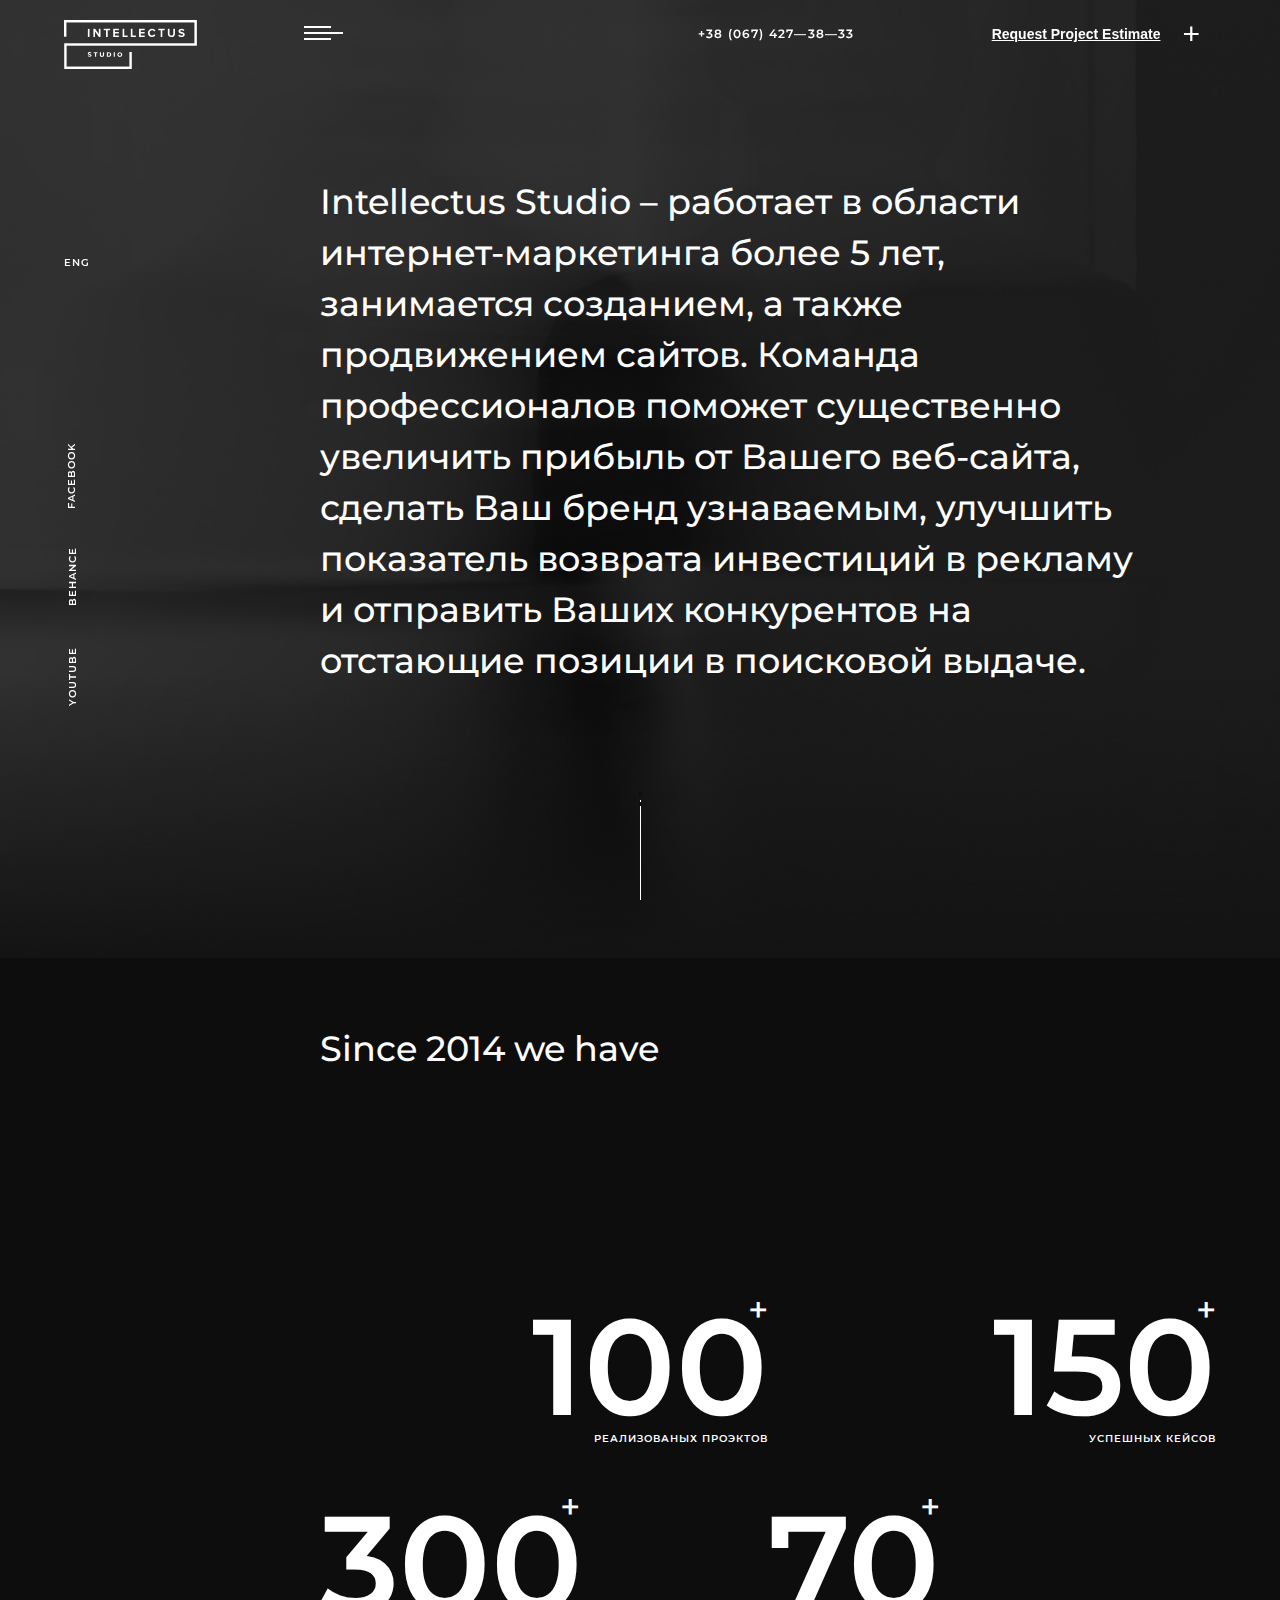
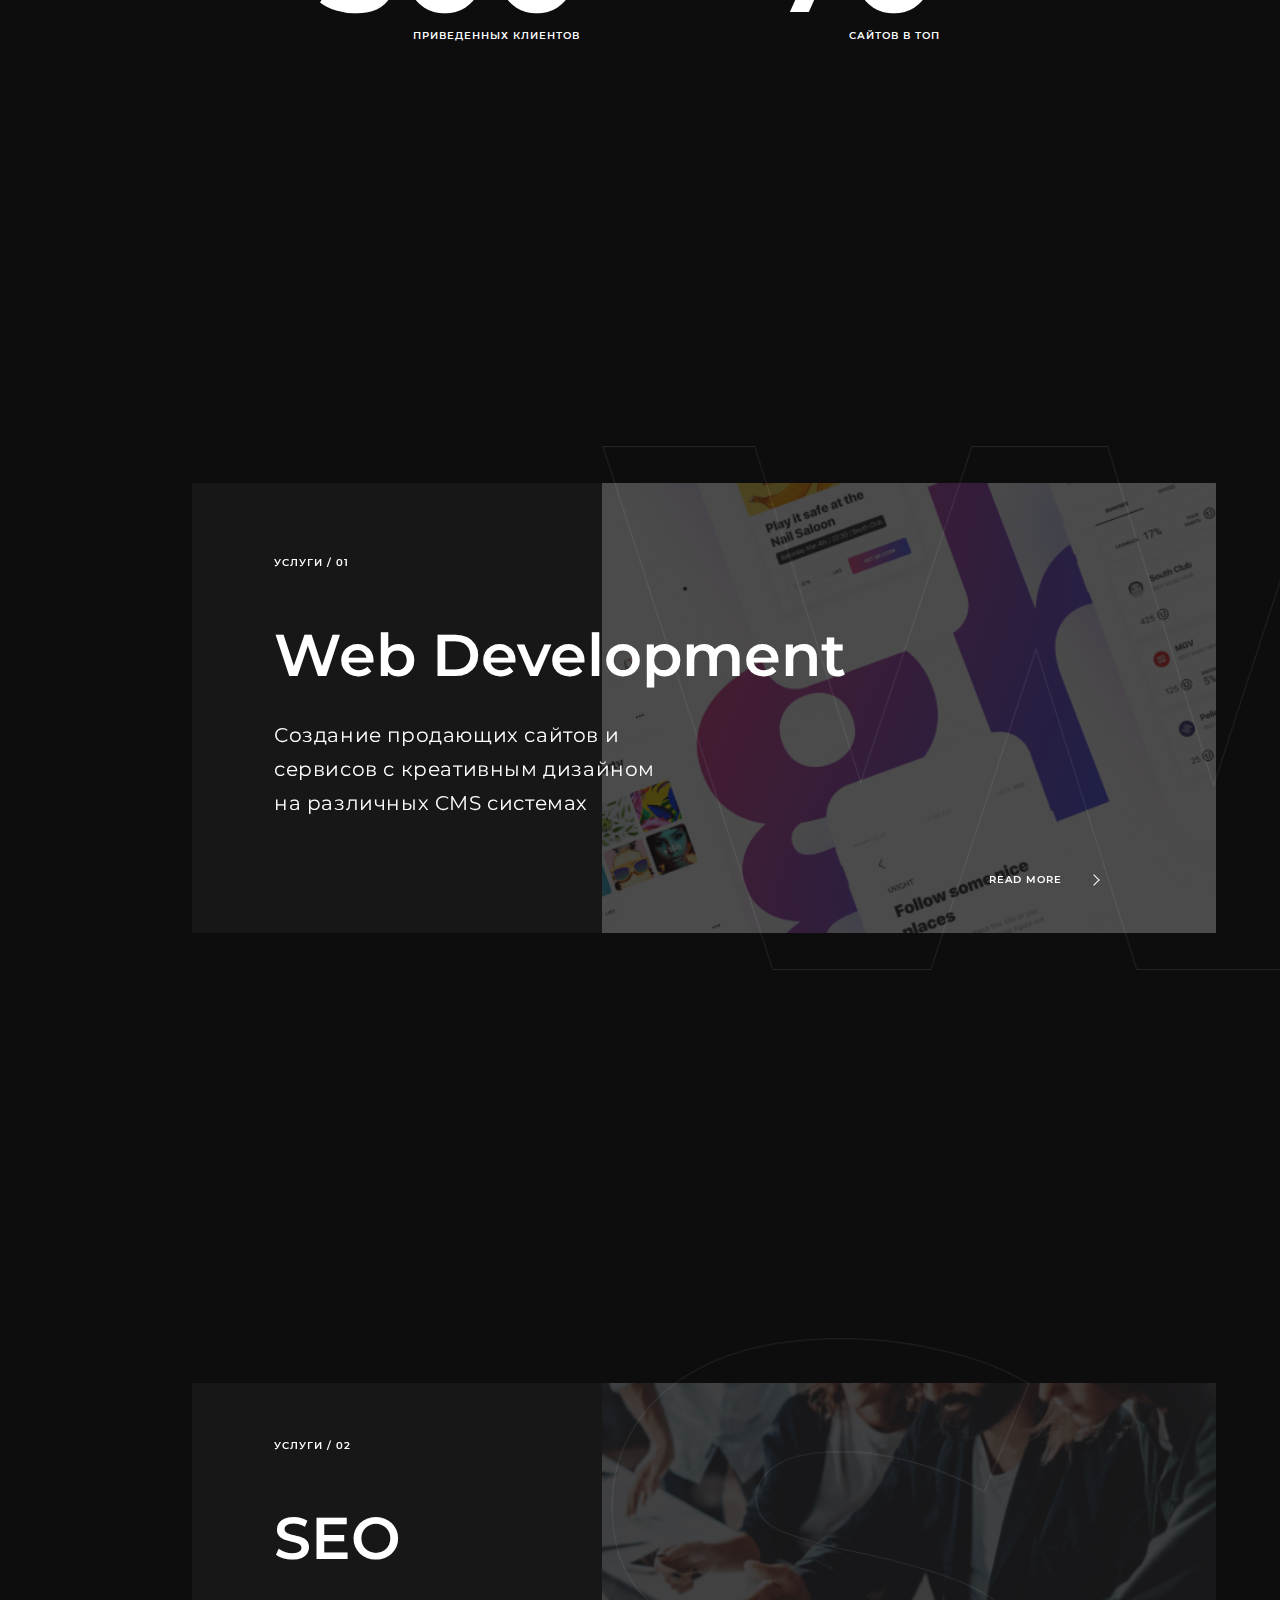
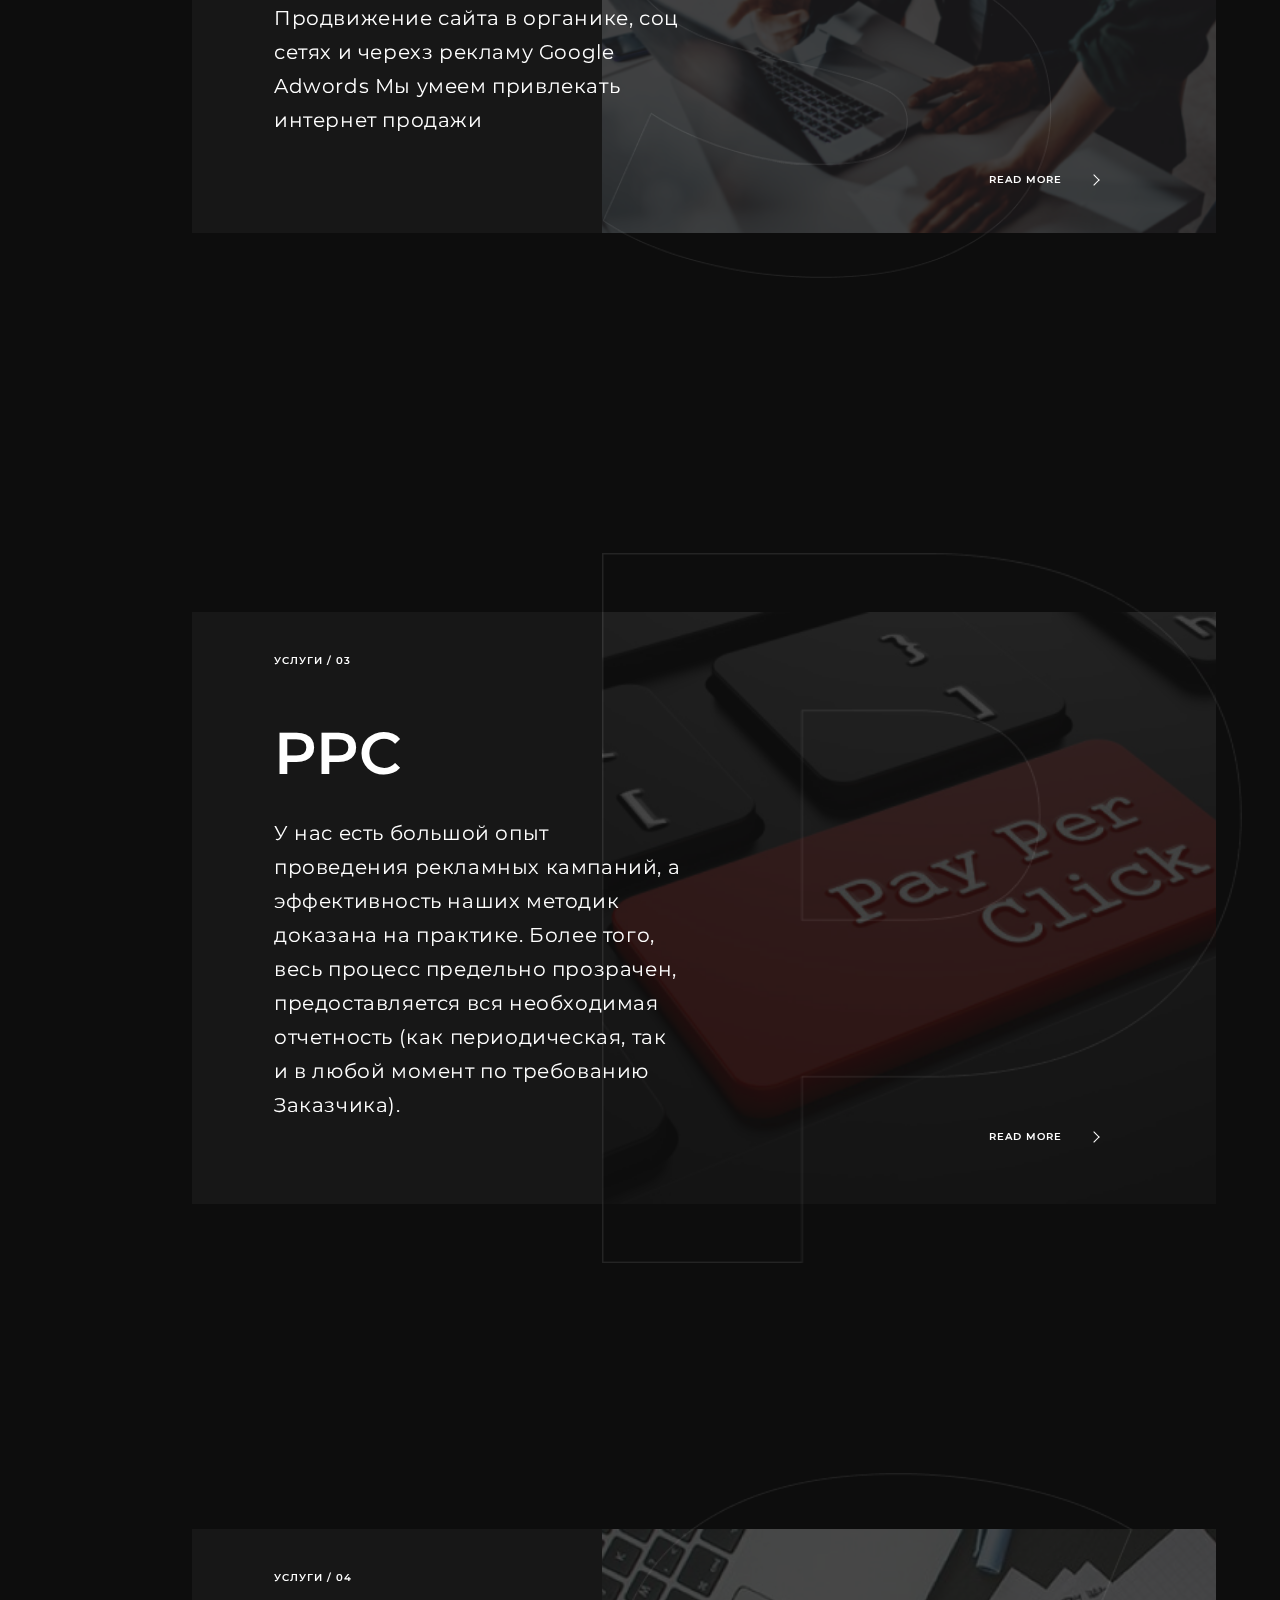
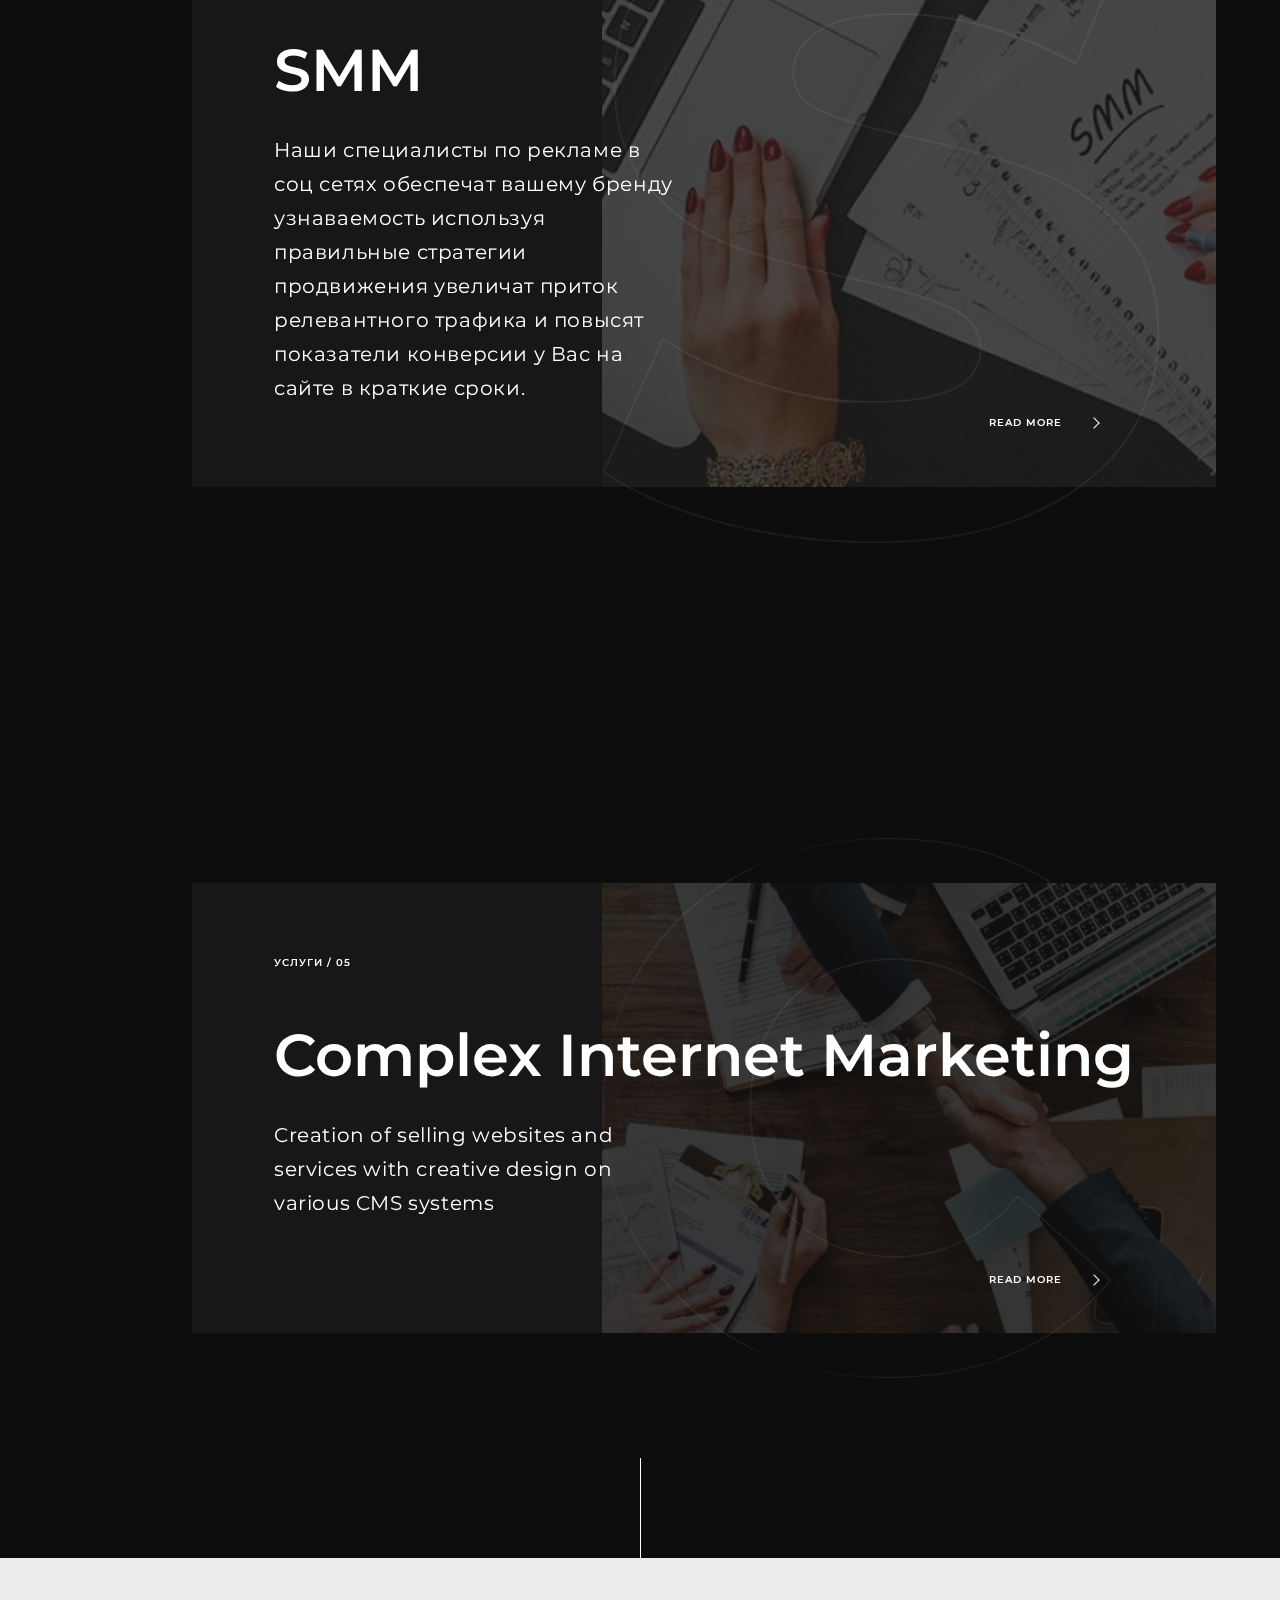
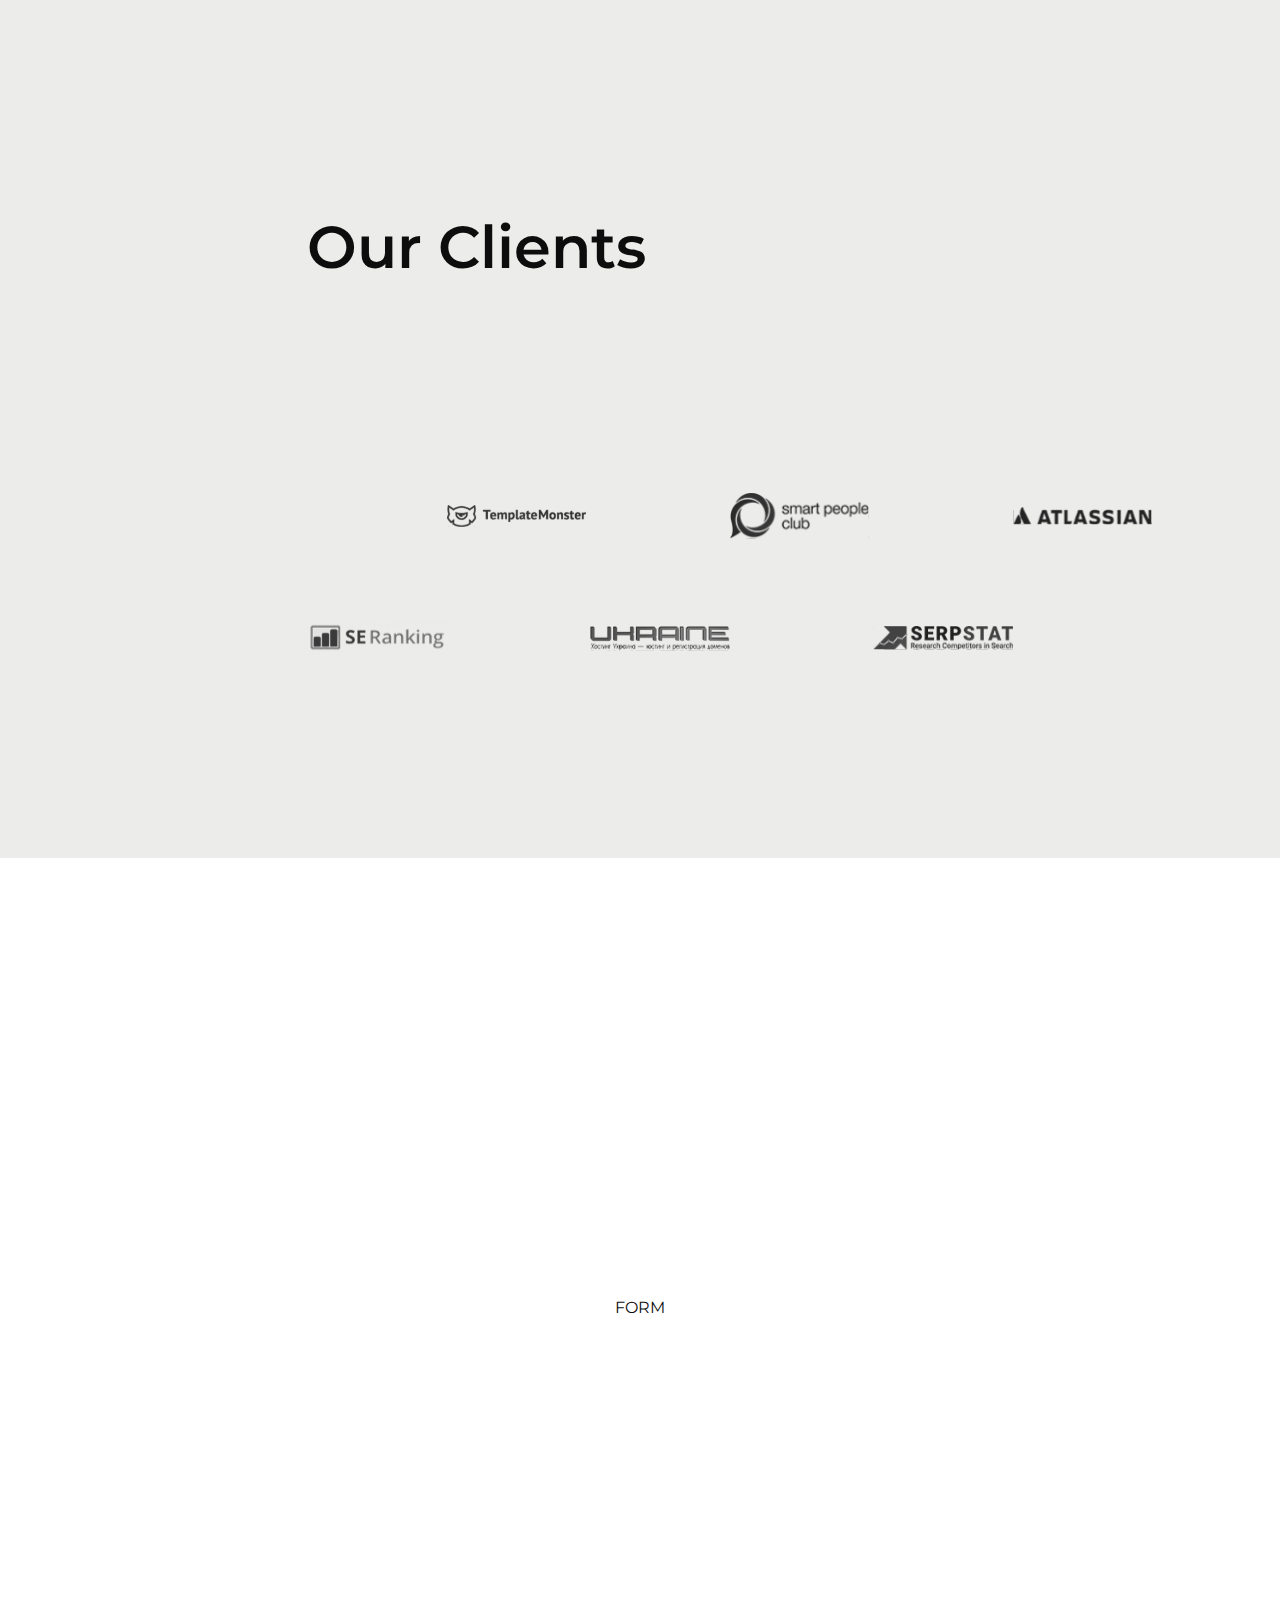
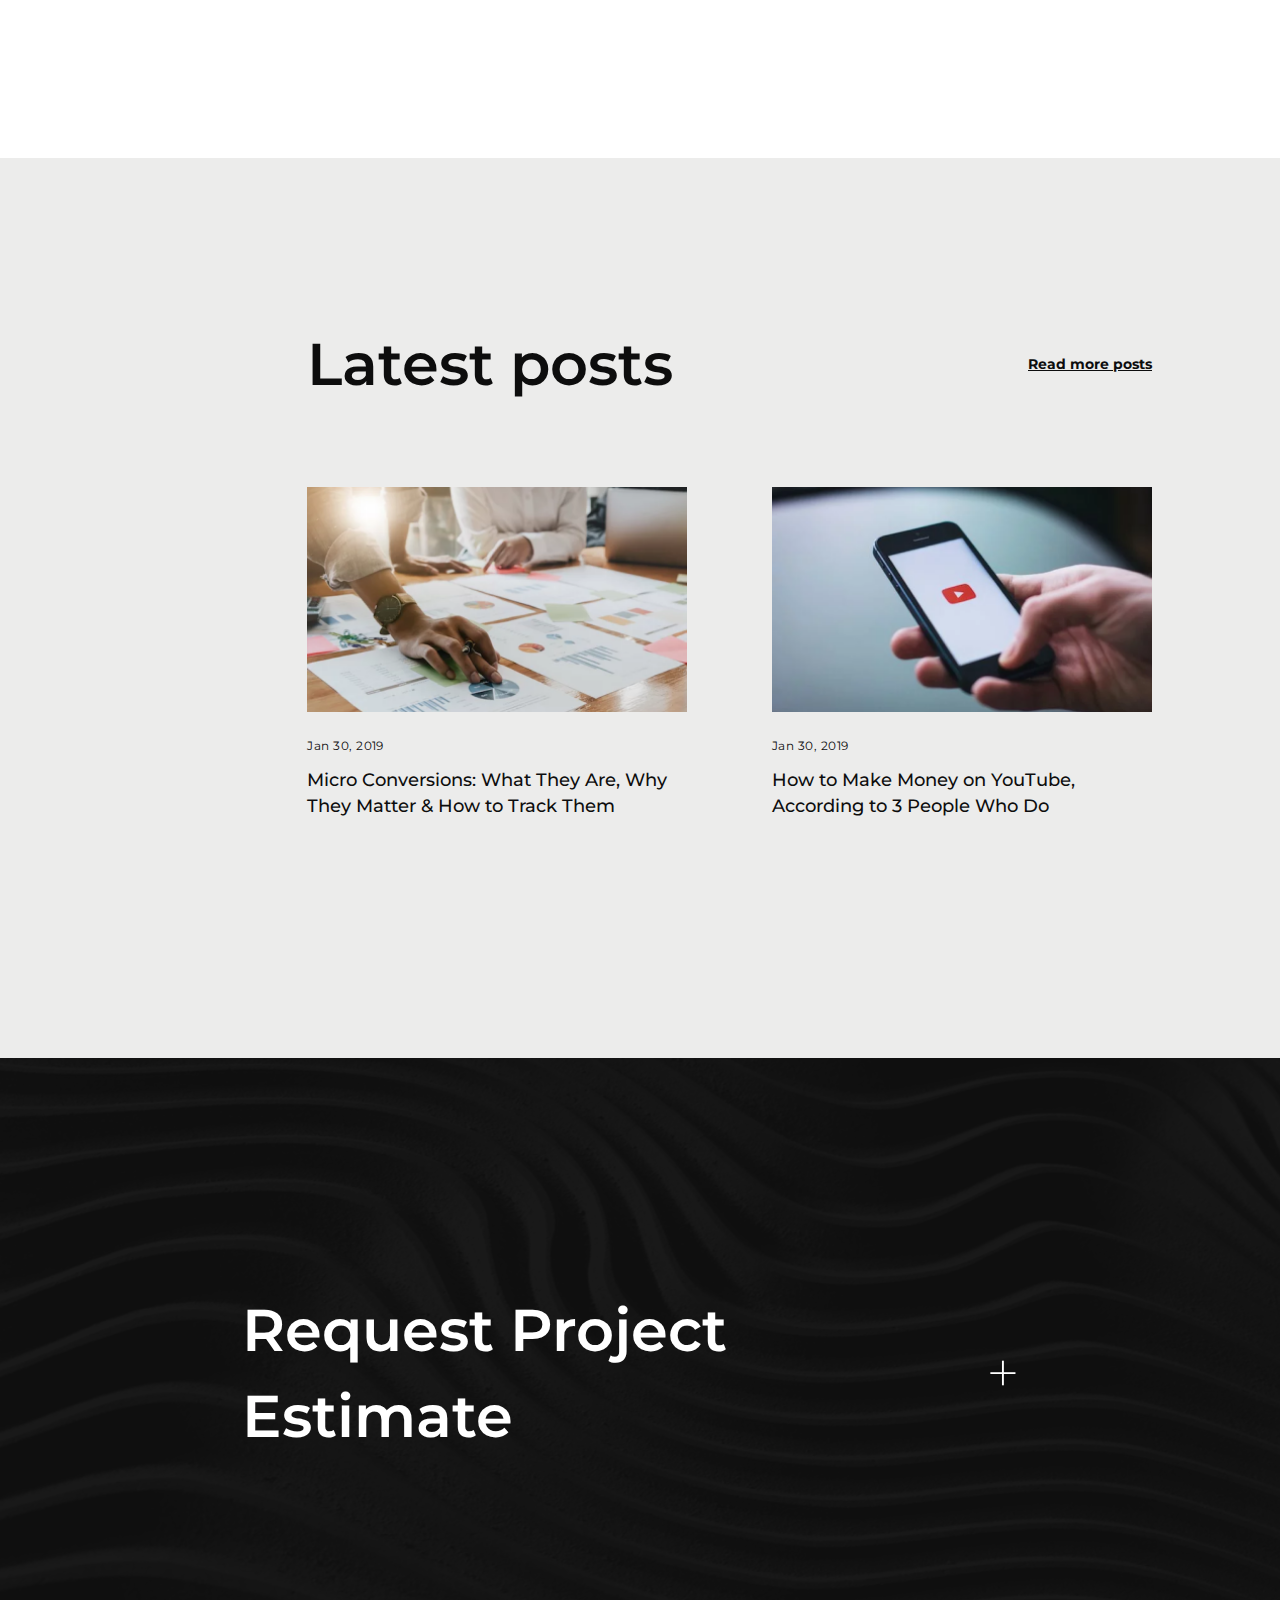
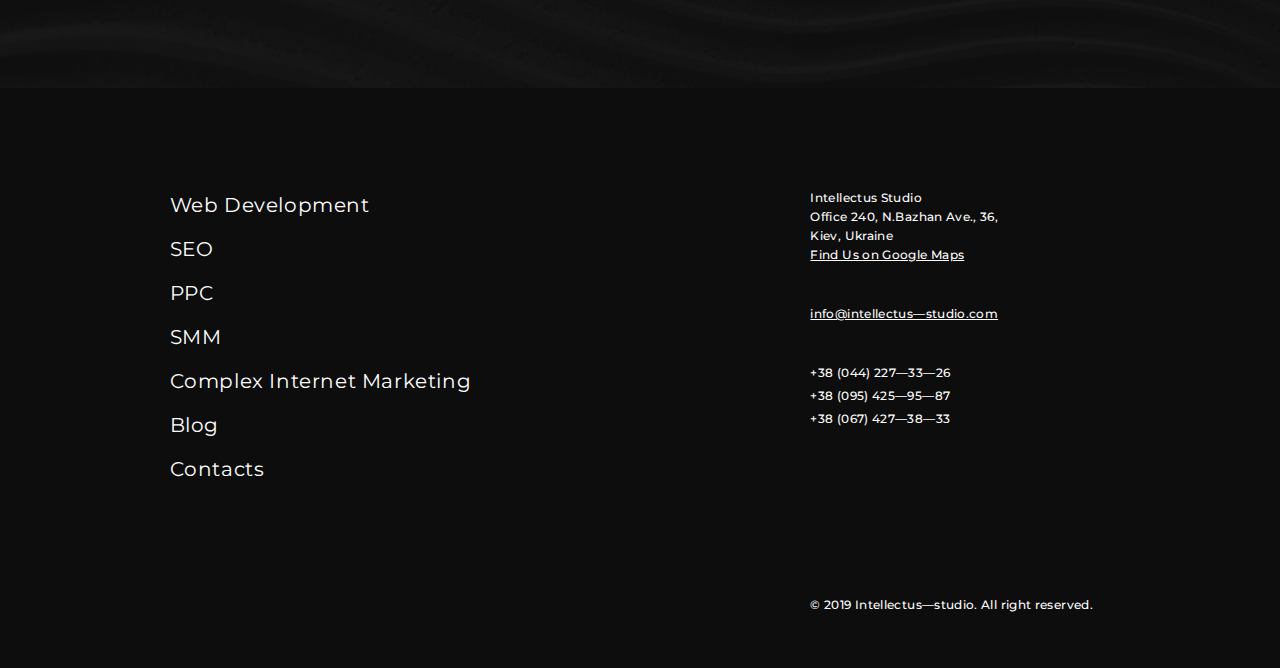
==== commit ffd53568: "5.2" ====
--- a/index_front.html
+++ b/index_front.html
@@ -512,65 +512,8 @@
         </div>
     </section>
 
-    <section class="front_description">
-        <div class="front_description_wrapper">
-            <div class="title">Intellectus Studio</div>
-            <div class="description_content">
-                <div class="description_text">
-                    <p>
-                        Intellectus Studio has been working in the field of Internet marketing for more than 5 years, has been creating and promoting websites. A team of professionals will help to significantly increase profits from your website, make your brand recognizable, improve the rate of return on investment in advertising and send your competitors to lagging positions in search results.
-                    </p>
-                    <p>
-                        During the work of the web-studio, a lot of experience was gained and more than 180 websites of various fields of activity and functional complexity, creative design, multimedia solutions, printing, with a huge amount of content were created. We provide a range of services incl. on SEO promotion and search engine optimization, contextual advertising and promotion in social networks.
-                    </p>
-                    <p>
-                        Intellectus Studio will provide you with a product that fully meets modern requirements - we constantly monitor the most advanced technologies and current trends in Internet technologies.
-                    </p>
-                    <p>
-                        We are trusted by the construction, metallurgical, automobile, and trade industries, as well as by representatives of small and medium-sized businesses, science, culture, and public organizations.
-                    </p>
-                    <p>
-                        We have developed and maintained sites from Ukraine, the CIS, America and Europe. Order the creation and promotion of the site now, to be one step ahead of the competition!
-                    </p>
-                    <!-- ??? -->
-                    <p>
-                        Intellectus Studio has been working in the field of Internet marketing for more than 5 years, has been creating and promoting websites. A team of professionals will help to significantly increase profits from your website, make your brand recognizable, improve the rate of return on investment in advertising and send your competitors to lagging positions in search results.
-                    </p>
-                    <p>
-                        During the work of the web-studio, a lot of experience was gained and more than 180 websites of various fields of activity and functional complexity, creative design, multimedia solutions, printing, with a huge amount of content were created. We provide a range of services incl. on SEO promotion and search engine optimization, contextual advertising and promotion in social networks.
-                    </p>
-                    <p>
-                        Intellectus Studio will provide you with a product that fully meets modern requirements - we constantly monitor the most advanced technologies and current trends in Internet technologies.
-                    </p>
-                    <p>
-                        We are trusted by the construction, metallurgical, automobile, and trade industries, as well as by representatives of small and medium-sized businesses, science, culture, and public organizations.
-                    </p>
-                    <p>
-                        We have developed and maintained sites from Ukraine, the CIS, America and Europe. Order the creation and promotion of the site now, to be one step ahead of the competition!
-                    </p>
-                    <!-- ??? -->
-                    <p>
-                        Intellectus Studio has been working in the field of Internet marketing for more than 5 years, has been creating and promoting websites. A team of professionals will help to significantly increase profits from your website, make your brand recognizable, improve the rate of return on investment in advertising and send your competitors to lagging positions in search results.
-                    </p>
-                    <p>
-                        During the work of the web-studio, a lot of experience was gained and more than 180 websites of various fields of activity and functional complexity, creative design, multimedia solutions, printing, with a huge amount of content were created. We provide a range of services incl. on SEO promotion and search engine optimization, contextual advertising and promotion in social networks.
-                    </p>
-                    <p>
-                        Intellectus Studio will provide you with a product that fully meets modern requirements - we constantly monitor the most advanced technologies and current trends in Internet technologies.
-                    </p>
-                    <p>
-                        We are trusted by the construction, metallurgical, automobile, and trade industries, as well as by representatives of small and medium-sized businesses, science, culture, and public organizations.
-                    </p>
-                    <p>
-                        We have developed and maintained sites from Ukraine, the CIS, America and Europe. Order the creation and promotion of the site now, to be one step ahead of the competition!
-                    </p>
-                </div>
-            </div>
-        </div>
-    </section>
-
-    <section class="front_footer" id="scrollRegionFooter">
-        <div class="front_footer_request">
+    <section class="request_section" id="scrollRegionFooter">
+        <div class="request_section_wrapper">
             <a href="#" id="frontFooterRequest">
                 <div class="link_title">
                     <span>Request Project</span>
@@ -581,6 +524,9 @@
                 </div>
             </a>
         </div>
+    </section>
+
+    <section class="" >
         <div class="footer-box">
             <div class="footer-wrapper">
                 <div class="footer-list-block">
--- a/css/main.css
+++ b/css/main.css
@@ -1238,9 +1238,9 @@
           -ms-transform: rotate(-135deg);
               transform: rotate(-135deg); }
 
-section.front_footer .front_footer_request {
+section.request_section .request_section_wrapper {
   height: 70vh; }
-  section.front_footer .front_footer_request #frontFooterRequest {
+  section.request_section .request_section_wrapper #frontFooterRequest {
     display: -webkit-box;
     display: -webkit-flex;
     display: -ms-flexbox;
@@ -1261,15 +1261,15 @@
             background-size: cover;
     background-position: center center;
     text-decoration: none; }
-    section.front_footer .front_footer_request #frontFooterRequest span {
+    section.request_section .request_section_wrapper #frontFooterRequest span {
       font-style: normal;
       font-weight: 600;
       line-height: 86px;
       font-size: 59px;
       color: #FFFFFF; }
-    section.front_footer .front_footer_request #frontFooterRequest .link_title {
+    section.request_section .request_section_wrapper #frontFooterRequest .link_title {
       max-width: 500px; }
-      section.front_footer .front_footer_request #frontFooterRequest .link_title span {
+      section.request_section .request_section_wrapper #frontFooterRequest .link_title span {
         position: relative;
         display: -webkit-box;
         display: -webkit-flex;
@@ -1278,7 +1278,7 @@
         width: -webkit-max-content;
         width: -moz-max-content;
         width: max-content; }
-        section.front_footer .front_footer_request #frontFooterRequest .link_title span:after {
+        section.request_section .request_section_wrapper #frontFooterRequest .link_title span:after {
           content: '';
           display: block;
           width: 0px;
@@ -1289,7 +1289,7 @@
           transition: width .15s linear;
           position: absolute;
           bottom: 14px; }
-    section.front_footer .front_footer_request #frontFooterRequest .link_icon {
+    section.request_section .request_section_wrapper #frontFooterRequest .link_icon {
       display: -webkit-box;
       display: -webkit-flex;
       display: -ms-flexbox;
@@ -1303,19 +1303,19 @@
           -ms-flex-pack: center;
               justify-content: center;
       min-width: 70px; }
-      section.front_footer .front_footer_request #frontFooterRequest .link_icon span {
+      section.request_section .request_section_wrapper #frontFooterRequest .link_icon span {
         -webkit-transition: all .15s linear;
         -o-transition: all .15s linear;
         transition: all .15s linear;
         line-height: 1;
         font-weight: 200;
         font-size: 60px; }
-    section.front_footer .front_footer_request #frontFooterRequest:hover .link_title span:after {
+    section.request_section .request_section_wrapper #frontFooterRequest:hover .link_title span:after {
       width: 100%;
       -webkit-transition: width .15s linear;
       -o-transition: width .15s linear;
       transition: width .15s linear; }
-    section.front_footer .front_footer_request #frontFooterRequest:hover .link_icon span {
+    section.request_section .request_section_wrapper #frontFooterRequest:hover .link_icon span {
       -webkit-transition: all .15s linear;
       -o-transition: all .15s linear;
       transition: all .15s linear;
@@ -1324,6 +1324,31 @@
               transform: rotate(90deg);
       font-size: 120px;
       font-weight: 100; }
+
+section.contact {
+  border: 1px dotted red;
+  width: 100vw;
+  height: 94vh;
+  display: -webkit-box;
+  display: -webkit-flex;
+  display: -ms-flexbox;
+  display: flex;
+  -webkit-box-align: center;
+  -webkit-align-items: center;
+      -ms-flex-align: center;
+          align-items: center; }
+  section.contact .contact_wrapper {
+    width: 100%;
+    max-width: 62vw;
+    margin-left: 22vw;
+    margin-right: 16vw;
+    border: 1px dotted #56EBAC; }
+    section.contact .contact_wrapper .title {
+      font-style: normal;
+      font-weight: bold;
+      font-size: 78px;
+      line-height: normal;
+      color: #FFFFFF; }
 
 .menu_pop {
   width: 0;
@@ -1925,6 +1950,14 @@
                 -o-transition: all .35s linear;
                 transition: all .35s linear;
                 opacity: .9; }
+    body.template_service #main .template_service_section_banner {
+      width: 100vw;
+      height: 70vh;
+      background: url("../img/svg/image_banner_mc.svg");
+      background-repeat: no-repeat;
+      -webkit-background-size: cover;
+              background-size: cover;
+      background-position: center center; }
 
 body.template_service.template_web #main .template_service_section_hed {
   position: relative; }
@@ -2127,3 +2160,19 @@
   body.template_service.template_smm #main .template_service_section_case .template_service_wrapper-case .left_case .case:last-child,
   body.template_service.template_smm #main .template_service_section_case .template_service_wrapper-case .right_case .case:last-child {
     margin-bottom: 0; }
+
+body.template_service.template_mc #main .template_service_section_after_hed {
+  background: url("../img/svg/image_mc.svg");
+  background-repeat: no-repeat;
+  -webkit-background-size: cover;
+          background-size: cover;
+  background-position: center center; }
+
+body.template_service.template_mc #main .template_service_section_case .template_service_wrapper-case .head_case .head_case-img {
+  margin-bottom: 16vh; }
+
+body.template_service.template_mc #main .template_service_section_pre-footer {
+  background: inherit;
+  margin: 0;
+  padding: 0;
+  height: 70vh; }
